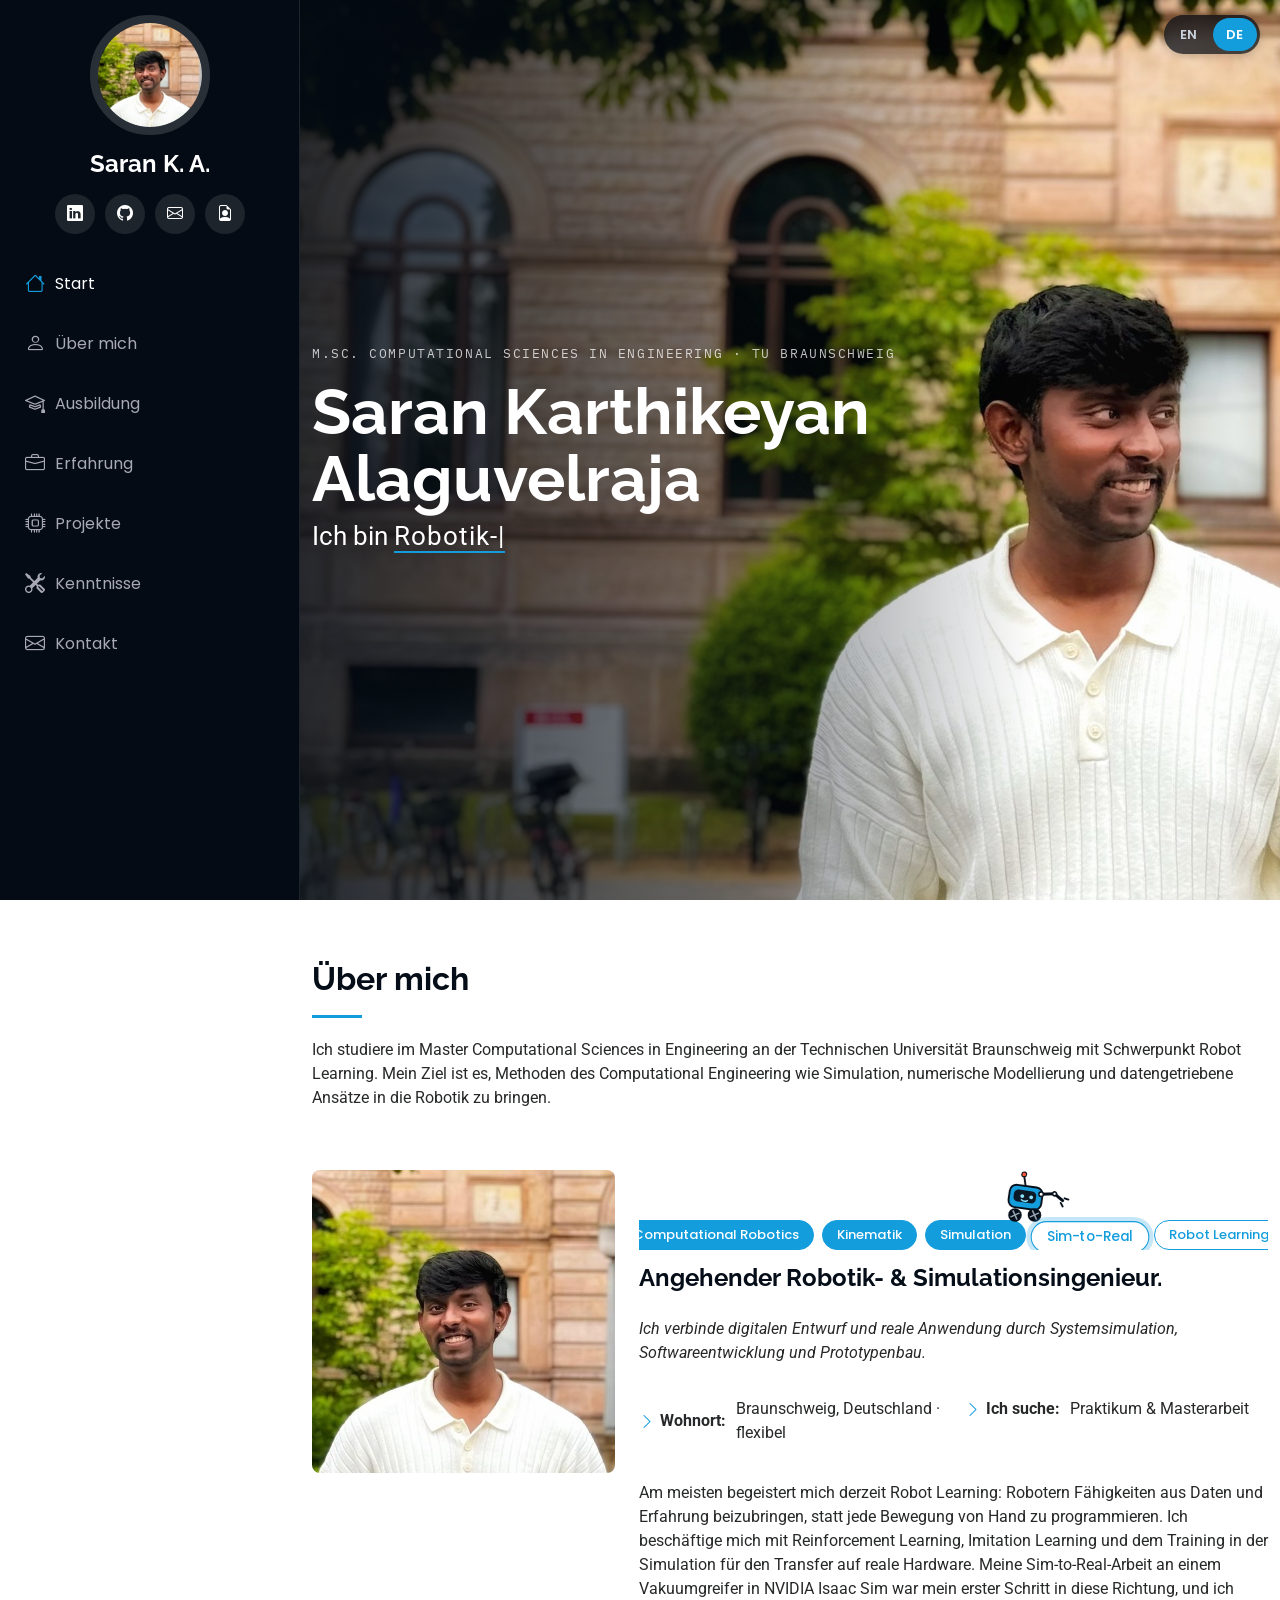
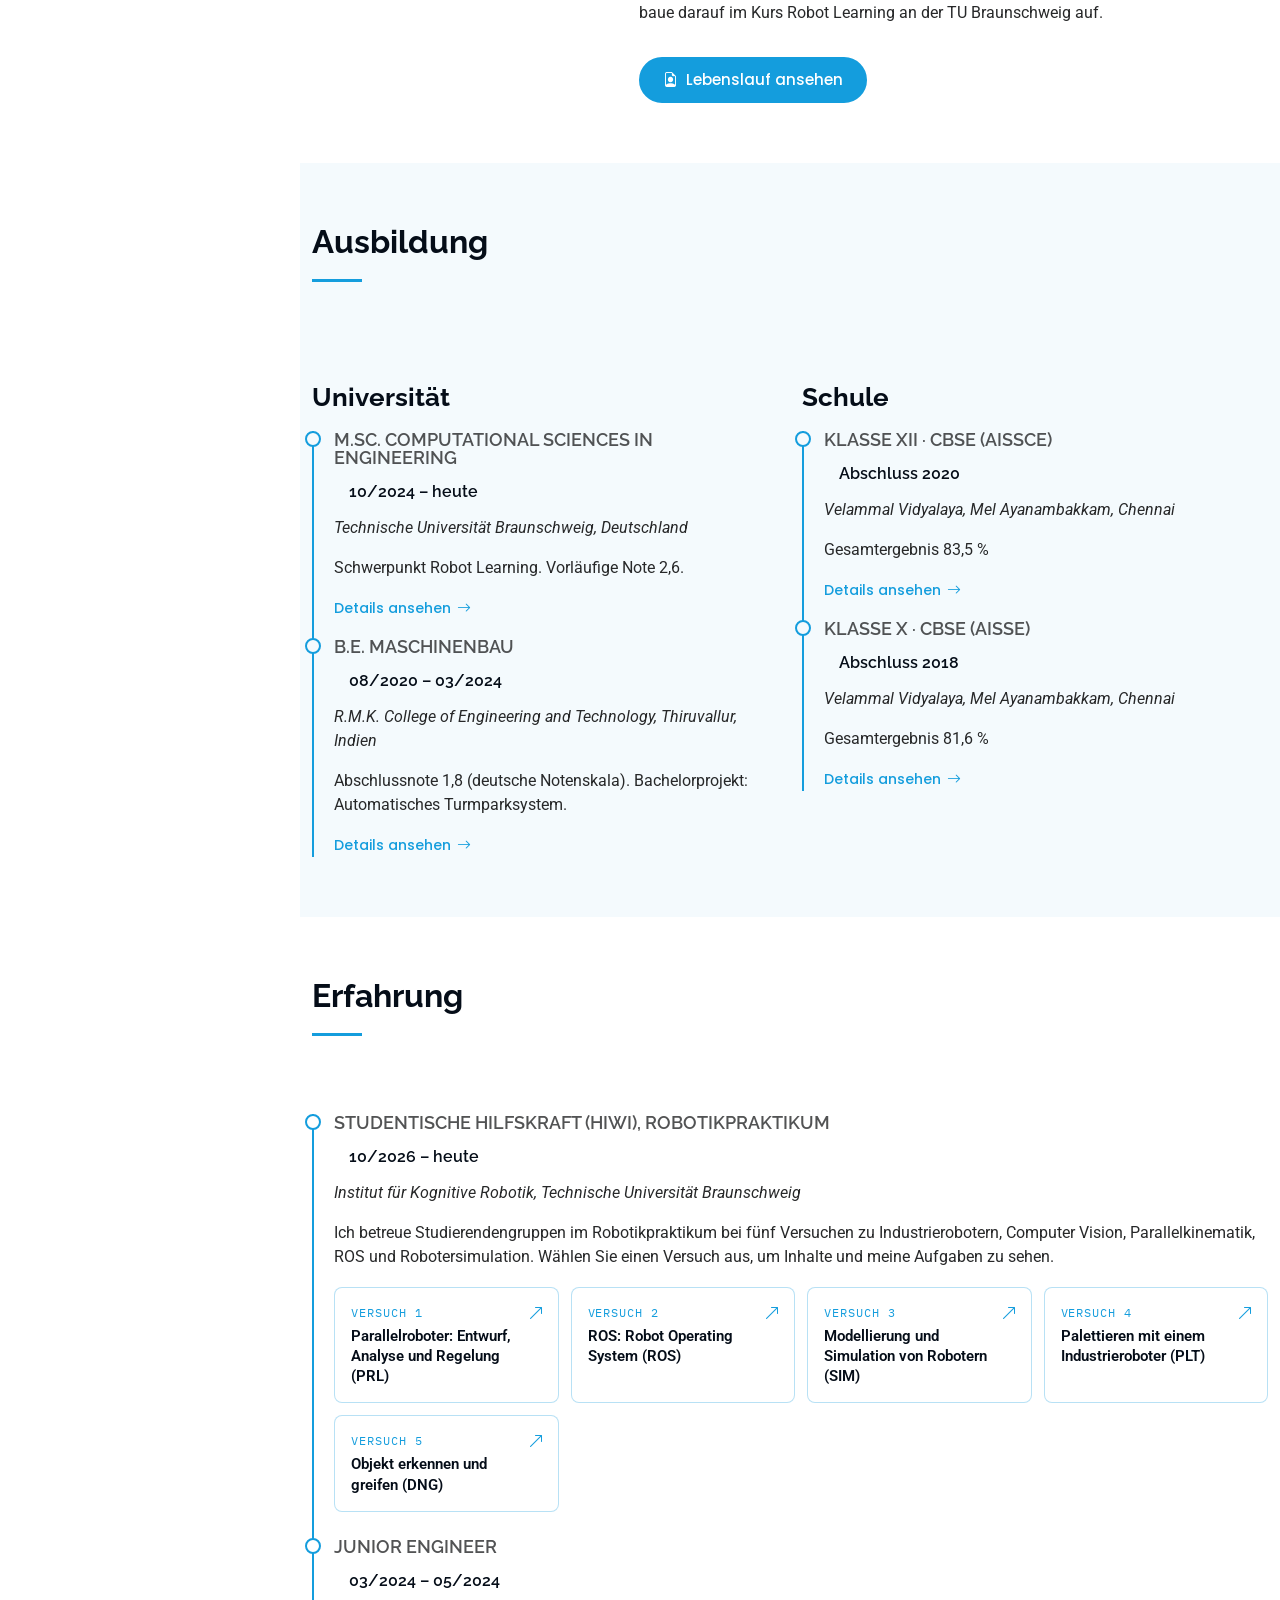
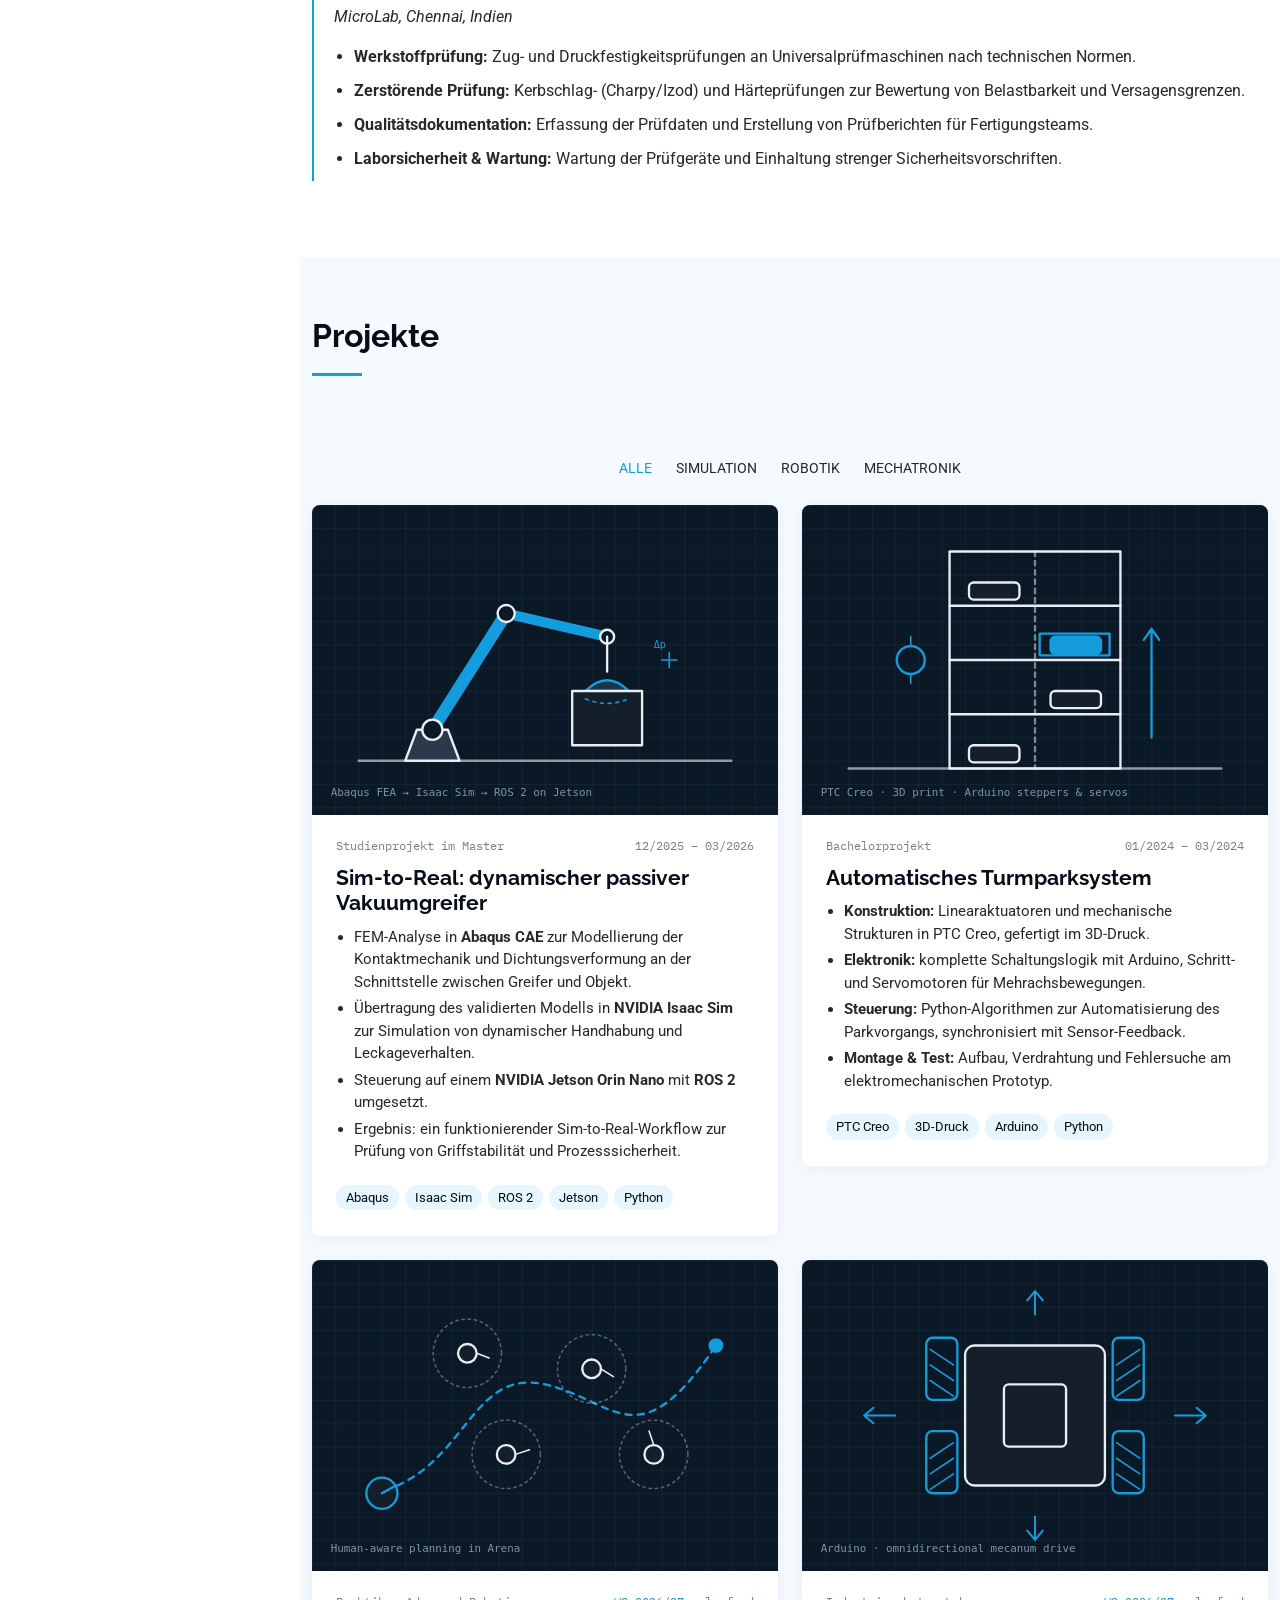
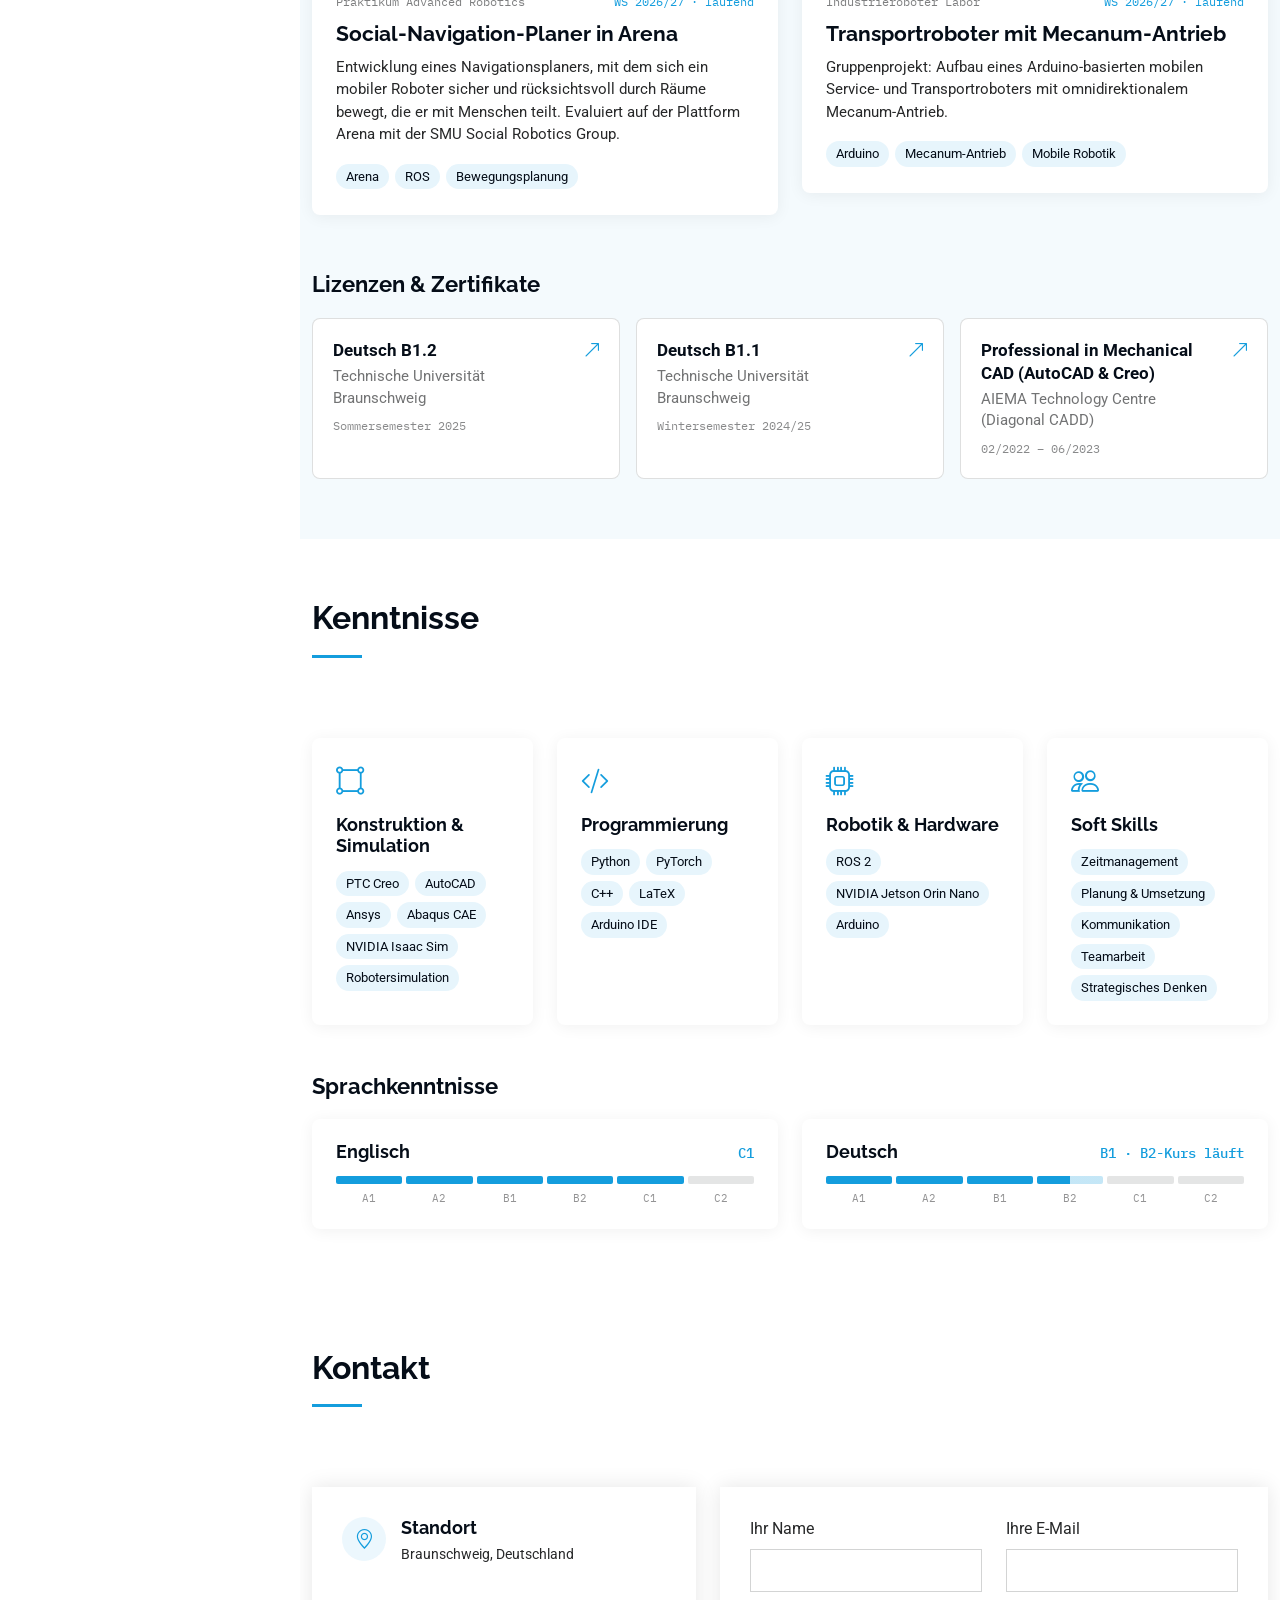
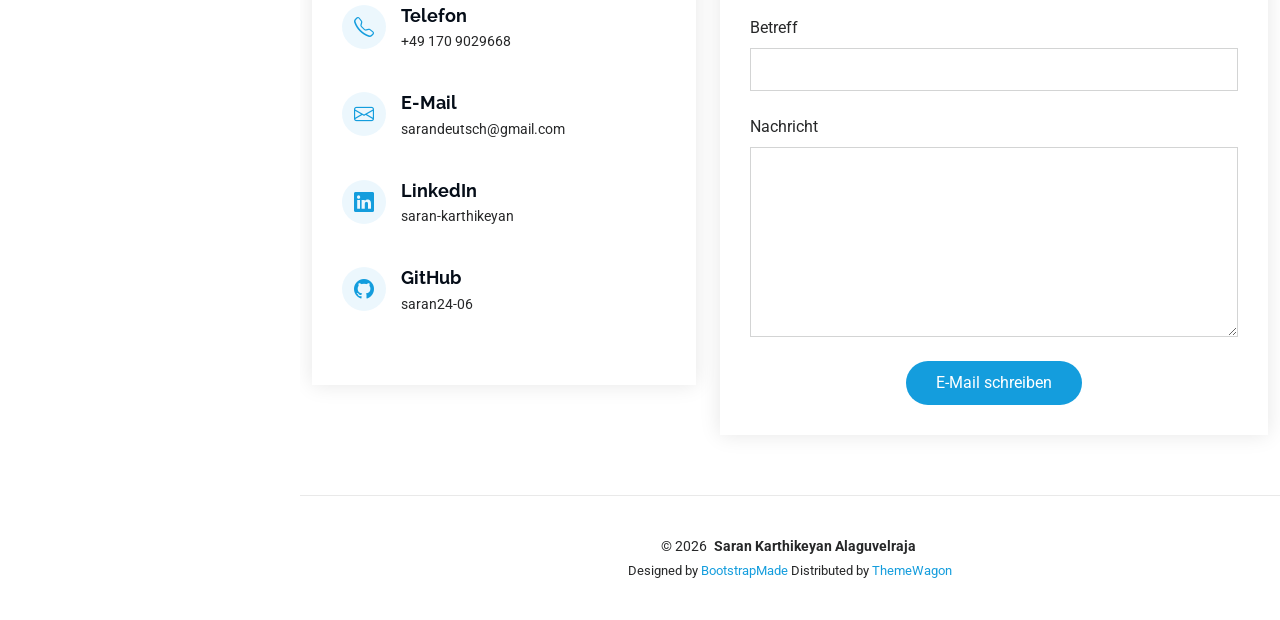
==== de.html @ c4b732d8 "Add files via upload" ====
<!DOCTYPE html>
<html lang="de">

<head>
  <meta charset="utf-8">
  <meta content="width=device-width, initial-scale=1.0" name="viewport">
  <title>Saran Karthikeyan Alaguvelraja | Robotik &amp; Simulation</title>
  <meta content="Portfolio von Saran Karthikeyan Alaguvelraja, Masterstudent in Computational Sciences in Engineering an der TU Braunschweig, mit Schwerpunkt auf Robotik, Simulation und Sim-to-Real-Transfer." name="description">
  <meta content="Saran Karthikeyan Alaguvelraja, Robotik, Isaac Sim, ROS 2, Sim-to-Real, TU Braunschweig, Maschinenbau" name="keywords">

  <!-- Language versions -->
  <link rel="alternate" hreflang="en" href="https://saran24-06.github.io/">
  <link rel="alternate" hreflang="de" href="https://saran24-06.github.io/de.html">

  <!-- Favicons -->
  <link href="assets/img/favicon.png" rel="icon">
  <link href="assets/img/apple-touch-icon.png" rel="apple-touch-icon">

  <!-- Fonts -->
  <link href="https://fonts.googleapis.com" rel="preconnect">
  <link href="https://fonts.gstatic.com" rel="preconnect" crossorigin>
  <link href="https://fonts.googleapis.com/css2?family=Roboto:wght@300;400;500;700&family=Poppins:wght@400;500;600;700&family=Raleway:wght@500;600;700;800&family=IBM+Plex+Mono:wght@400;500&display=swap" rel="stylesheet">

  <!-- Vendor CSS Files -->
  <link href="assets/vendor/bootstrap/css/bootstrap.min.css" rel="stylesheet">
  <link href="assets/vendor/bootstrap-icons/bootstrap-icons.css" rel="stylesheet">
  <link href="assets/vendor/aos/aos.css" rel="stylesheet">
  <link href="assets/vendor/glightbox/css/glightbox.min.css" rel="stylesheet">
  <link href="assets/vendor/swiper/swiper-bundle.min.css" rel="stylesheet">

  <!-- Main CSS File -->
  <link href="assets/css/main.css" rel="stylesheet">
  <!-- Custom additions (hero photo, project cards, pop-ups, languages) -->
  <link href="assets/css/custom.css" rel="stylesheet">

  <!-- =======================================================
  * Template Name: iPortfolio
  * Template URL: https://bootstrapmade.com/iportfolio-bootstrap-portfolio-websites-template/
  * Updated: Jun 29 2024 with Bootstrap v5.3.3
  * Author: BootstrapMade.com
  * License: https://bootstrapmade.com/license/
  ======================================================== -->
</head>

<body class="index-page">

  <!-- Language switch (English page is index.html, German page is de.html) -->
  <nav class="lang-switch" aria-label="Sprache">
    <a href="index.html" hreflang="en" lang="en">EN</a>
    <a href="de.html" class="active" hreflang="de" lang="de" aria-current="page">DE</a>
  </nav>

  <header id="header" class="header dark-background d-flex flex-column">
    <i class="header-toggle d-xl-none bi bi-list"></i>

    <div class="profile-img">
      <img src="assets/img/profile.jpg" alt="Saran Karthikeyan Alaguvelraja" class="img-fluid rounded-circle">
    </div>

    <a href="de.html" class="logo d-flex align-items-center justify-content-center">
      <h1 class="sitename">Saran K. A.</h1>
    </a>

    <div class="social-links text-center">
      <a href="https://www.linkedin.com/in/saran-karthikeyan-8b158a219/" class="linkedin" target="_blank" rel="noopener" title="LinkedIn"><i class="bi bi-linkedin"></i></a>
      <a href="https://github.com/saran24-06" class="github" target="_blank" rel="noopener" title="GitHub"><i class="bi bi-github"></i></a>
      <a href="mailto:sarandeutsch@gmail.com" class="email" title="E-Mail"><i class="bi bi-envelope"></i></a>
      <a href="#" data-bs-toggle="modal" data-bs-target="#cvModal" title="Lebenslauf ansehen"><i class="bi bi-file-earmark-person"></i></a>
    </div>

    <nav id="navmenu" class="navmenu">
      <ul>
        <li><a href="#hero" class="active"><i class="bi bi-house navicon"></i> Start</a></li>
        <li><a href="#about"><i class="bi bi-person navicon"></i> Über mich</a></li>
        <li><a href="#education"><i class="bi bi-mortarboard navicon"></i> Ausbildung</a></li>
        <li><a href="#experience"><i class="bi bi-briefcase navicon"></i> Erfahrung</a></li>
        <li><a href="#portfolio"><i class="bi bi-cpu navicon"></i> Projekte</a></li>
        <li><a href="#skills"><i class="bi bi-tools navicon"></i> Kenntnisse</a></li>
        <li hidden><a href="#extracurricular"><i class="bi bi-stars navicon"></i> Freizeit</a></li> <!-- delete "hidden" to show again -->
        <li><a href="#contact"><i class="bi bi-envelope navicon"></i> Kontakt</a></li>
      </ul>
    </nav>

  </header>

  <main class="main">

    <!-- Hero Section: background photo (assets/img/hero.jpg) -->
    <section id="hero" class="hero section dark-background">

      <!-- Banner photo: portrait version on phones, landscape on larger screens -->
      <picture>
        <source media="(max-width: 767px)" srcset="assets/img/hero-mobile.jpg">
        <img src="assets/img/hero.jpg" alt="Saran Karthikeyan Alaguvelraja vor der TU Braunschweig" class="hero-photo" data-aos="fade-in">
      </picture>

      <div class="container" data-aos="fade-up" data-aos-delay="100">
        <p class="hero-eyebrow">M.Sc. Computational Sciences in Engineering · TU Braunschweig</p>
        <h2>Saran Karthikeyan<br>Alaguvelraja</h2>
        <p>Ich bin <span class="typed" data-typed-items="Robotik-Ingenieur, Robot-Learning-Enthusiast">Robotik-Ingenieur</span><span class="typed-cursor typed-cursor--blink" aria-hidden="true"></span></p>
      </div>

    </section><!-- /Hero Section -->

    <!-- About Section -->
    <section id="about" class="about section">

      <div class="container section-title" data-aos="fade-up">
        <h2>Über mich</h2>
        <p>Ich studiere im Master Computational Sciences in Engineering an der Technischen Universität Braunschweig mit Schwerpunkt Robot Learning. Mein Ziel ist es, Methoden des Computational Engineering wie Simulation, numerische Modellierung und datengetriebene Ansätze in die Robotik zu bringen.</p>
      </div>

      <div class="container" data-aos="fade-up" data-aos-delay="100">

        <div class="row gy-4 justify-content-center">
          <div class="col-lg-4">
            <img src="assets/img/profile.jpg" class="img-fluid about-photo" alt="Saran Karthikeyan Alaguvelraja">
          </div>
          <div class="col-lg-8 content">
            <!-- Scroll rover: drives along the tags as you scroll into About (assets/js/rover.js) -->
            <div class="tag-scroller" id="rover-scroll">
              <div class="rover-track" id="rover-track">
                <div class="rover" id="rover" aria-hidden="true">
                  <svg viewBox="0 0 96 80" width="72" height="60">
                    <g class="rv-body-group">
                      <line x1="34" y1="22" x2="30" y2="8" class="rv-line"/>
                      <circle cx="30" cy="7" r="3.2" class="rv-led"/>
                      <rect x="14" y="22" width="44" height="30" rx="9" class="rv-body"/>
                      <rect x="20" y="28" width="30" height="16" rx="6" class="rv-face"/>
                      <g class="rv-eyes"><circle cx="29" cy="36" r="2.6" class="rv-eye"/><circle cx="41" cy="36" r="2.6" class="rv-eye"/></g>
                      <path d="M31 41 q4 3 8 0" class="rv-smile"/>
                      <g class="rv-arm" transform="translate(56 30)">
                        <g class="rv-upper"><line x1="0" y1="0" x2="18" y2="0" class="rv-link"/>
                          <g class="rv-fore" transform="translate(18 0)"><line x1="0" y1="0" x2="14" y2="0" class="rv-link"/>
                            <path d="M14 -4 l5 -2 M14 4 l5 2" class="rv-claw"/><circle cx="0" cy="0" r="2.6" class="rv-joint"/></g>
                          <circle cx="0" cy="0" r="3" class="rv-joint"/></g>
                      </g>
                    </g>
                    <g class="rv-wheel" transform="translate(24 60)"><circle r="9" class="rv-tyre"/><line x1="-6" y1="0" x2="6" y2="0" class="rv-spoke"/><line x1="0" y1="-6" x2="0" y2="6" class="rv-spoke"/></g>
                    <g class="rv-wheel" transform="translate(50 60)"><circle r="9" class="rv-tyre"/><line x1="-6" y1="0" x2="6" y2="0" class="rv-spoke"/><line x1="0" y1="-6" x2="0" y2="6" class="rv-spoke"/></g>
                  </svg>
                </div>
                <div class="about-tags" id="about-tags"><span>Computational Robotics</span><span>Kinematik</span><span>Simulation</span><span>Sim-to-Real</span><span>Robot Learning</span></div>
              </div>
            </div>
            <h2>Angehender Robotik- &amp; Simulationsingenieur.</h2>
            <p class="fst-italic py-3">
              Ich verbinde digitalen Entwurf und reale Anwendung durch Systemsimulation, Softwareentwicklung und Prototypenbau.
            </p>
            <div class="row">
              <div class="col-lg-6">
                <ul>
                  <li><i class="bi bi-chevron-right"></i> <strong>Wohnort:</strong> <span>Braunschweig, Deutschland · flexibel</span></li>
                </ul>
              </div>
              <div class="col-lg-6">
                <ul>
                  <li><i class="bi bi-chevron-right"></i> <strong>Ich suche:</strong> <span>Praktikum &amp; Masterarbeit</span></li>
                </ul>
              </div>
            </div>
            <p class="py-3">
              Am meisten begeistert mich derzeit Robot Learning: Robotern Fähigkeiten aus Daten und Erfahrung beizubringen, statt jede Bewegung von Hand zu programmieren. Ich beschäftige mich mit Reinforcement Learning, Imitation Learning und dem Training in der Simulation für den Transfer auf reale Hardware. Meine Sim-to-Real-Arbeit an einem Vakuumgreifer in NVIDIA Isaac Sim war mein erster Schritt in diese Richtung, und ich baue darauf im Kurs Robot Learning an der TU Braunschweig auf.
            </p>
            <div class="about-actions">
              <button type="button" class="btn-cv primary" data-bs-toggle="modal" data-bs-target="#cvModal"><i class="bi bi-file-earmark-person"></i> Lebenslauf ansehen</button>
            </div>
          </div>
        </div>

      </div>

    </section><!-- /About Section -->

    <!-- Education Section -->
    <section id="education" class="resume education section light-background">

      <div class="container section-title" data-aos="fade-up">
        <h2>Ausbildung</h2>
      </div>

      <div class="container">
        <div class="row">

          <div class="col-lg-6" data-aos="fade-up" data-aos-delay="100">
            <h3 class="resume-title">Universität</h3>
            <div class="resume-item">
              <h4>M.Sc. Computational Sciences in Engineering</h4>
              <h5>10/2024 – heute</h5>
              <p><em>Technische Universität Braunschweig, Deutschland</em></p>
              <p>Schwerpunkt Robot Learning. Vorläufige Note 2,6.</p>
              <button type="button" class="detail-link" data-edu="edu-msc">Details ansehen <i class="bi bi-arrow-right"></i></button>
            </div>
            <div class="resume-item">
              <h4>B.E. Maschinenbau</h4>
              <h5>08/2020 – 03/2024</h5>
              <p><em>R.M.K. College of Engineering and Technology, Thiruvallur, Indien</em></p>
              <p>Abschlussnote 1,8 (deutsche Notenskala). Bachelorprojekt: Automatisches Turmparksystem.</p>
              <button type="button" class="detail-link" data-edu="edu-be">Details ansehen <i class="bi bi-arrow-right"></i></button>
            </div>
          </div>

          <div class="col-lg-6" data-aos="fade-up" data-aos-delay="200">
            <h3 class="resume-title">Schule</h3>
            <div class="resume-item">
              <h4>Klasse XII · CBSE (AISSCE)</h4>
              <h5>Abschluss 2020</h5>
              <p><em>Velammal Vidyalaya, Mel Ayanambakkam, Chennai</em></p>
              <p>Gesamtergebnis 83,5 %</p>
              <button type="button" class="detail-link" data-edu="edu-12">Details ansehen <i class="bi bi-arrow-right"></i></button>
            </div>
            <div class="resume-item">
              <h4>Klasse X · CBSE (AISSE)</h4>
              <h5>Abschluss 2018</h5>
              <p><em>Velammal Vidyalaya, Mel Ayanambakkam, Chennai</em></p>
              <p>Gesamtergebnis 81,6 %</p>
              <button type="button" class="detail-link" data-edu="edu-10">Details ansehen <i class="bi bi-arrow-right"></i></button>
            </div>
          </div>

        </div>
      </div>

    </section><!-- /Education Section -->

    <!-- Experience Section -->
    <section id="experience" class="resume experience section">

      <div class="container section-title" data-aos="fade-up">
        <h2>Erfahrung</h2>
      </div>

      <div class="container">

        <div class="resume-item" data-aos="fade-up" data-aos-delay="100">
          <h4>Studentische Hilfskraft (HiWi), Robotikpraktikum</h4>
          <h5>10/2026 – heute</h5>
          <p><em>Institut für Kognitive Robotik, Technische Universität Braunschweig</em></p>
          <p>Ich betreue Studierendengruppen im Robotikpraktikum bei fünf Versuchen zu Industrierobotern, Computer Vision, Parallelkinematik, ROS und Robotersimulation. Wählen Sie einen Versuch aus, um Inhalte und meine Aufgaben zu sehen.</p>

          <div class="topic-grid">
            <!-- Each button opens the experiment pop-up. Edit titles and texts in the TOPICS list near the end of this file. -->
            <button type="button" class="topic-card" data-topic="0"><span class="topic-no">Versuch 1</span><span class="topic-name">Titel folgt</span><i class="bi bi-arrow-up-right"></i></button>
            <button type="button" class="topic-card" data-topic="1"><span class="topic-no">Versuch 2</span><span class="topic-name">Titel folgt</span><i class="bi bi-arrow-up-right"></i></button>
            <button type="button" class="topic-card" data-topic="2"><span class="topic-no">Versuch 3</span><span class="topic-name">Titel folgt</span><i class="bi bi-arrow-up-right"></i></button>
            <button type="button" class="topic-card" data-topic="3"><span class="topic-no">Versuch 4</span><span class="topic-name">Titel folgt</span><i class="bi bi-arrow-up-right"></i></button>
            <button type="button" class="topic-card" data-topic="4"><span class="topic-no">Versuch 5</span><span class="topic-name">Titel folgt</span><i class="bi bi-arrow-up-right"></i></button>
          </div>
        </div>

        <div class="resume-item" data-aos="fade-up" data-aos-delay="200">
          <h4>Junior Engineer</h4>
          <h5>03/2024 – 05/2024</h5>
          <p><em>MicroLab, Chennai, Indien</em></p>
          <ul>
            <li><strong>Werkstoffprüfung:</strong> Zug- und Druckfestigkeitsprüfungen an Universalprüfmaschinen nach technischen Normen.</li>
            <li><strong>Zerstörende Prüfung:</strong> Kerbschlag- (Charpy/Izod) und Härteprüfungen zur Bewertung von Belastbarkeit und Versagensgrenzen.</li>
            <li><strong>Qualitätsdokumentation:</strong> Erfassung der Prüfdaten und Erstellung von Prüfberichten für Fertigungsteams.</li>
            <li><strong>Laborsicherheit &amp; Wartung:</strong> Wartung der Prüfgeräte und Einhaltung strenger Sicherheitsvorschriften.</li>
          </ul>
        </div>

      </div>

    </section><!-- /Experience Section -->

    <!-- Projects Section (uses the template's filterable portfolio grid) -->
    <section id="portfolio" class="portfolio section light-background">

      <div class="container section-title" data-aos="fade-up">
        <h2>Projekte</h2>
      </div>

      <div class="container">

        <div class="isotope-layout" data-default-filter="*" data-layout="fitRows" data-sort="original-order">

          <ul class="portfolio-filters isotope-filters" data-aos="fade-up" data-aos-delay="100">
            <li data-filter="*" class="filter-active">Alle</li>
            <li data-filter=".filter-sim">Simulation</li>
            <li data-filter=".filter-robotics">Robotik</li>
            <li data-filter=".filter-mechatronics">Mechatronik</li>
          </ul>

          <div class="row gy-4 isotope-container" data-aos="fade-up" data-aos-delay="200">

            <div class="col-lg-6 portfolio-item isotope-item filter-sim filter-robotics">
              <article class="project-card">
                <a href="assets/img/portfolio/vacuum-gripper.svg" class="glightbox project-img" data-gallery="projects" title="Sim-to-Real: dynamischer passiver Vakuumgreifer">
                  <img src="assets/img/portfolio/vacuum-gripper.svg" class="img-fluid" alt="Zeichnung eines Roboterarms mit Sauggreifer, der eine Kiste hebt">
                </a>
                <div class="project-body">
                  <div class="project-meta"><span>Studienprojekt im Master</span><span>12/2025 – 03/2026</span></div>
                  <h3>Sim-to-Real: dynamischer passiver Vakuumgreifer</h3>
                  <ul>
                    <li>FEM-Analyse in <strong>Abaqus CAE</strong> zur Modellierung der Kontaktmechanik und Dichtungsverformung an der Schnittstelle zwischen Greifer und Objekt.</li>
                    <li>Übertragung des validierten Modells in <strong>NVIDIA Isaac Sim</strong> zur Simulation von dynamischer Handhabung und Leckageverhalten.</li>
                    <li>Steuerung auf einem <strong>NVIDIA Jetson Orin Nano</strong> mit <strong>ROS 2</strong> umgesetzt.</li>
                    <li>Ergebnis: ein funktionierender Sim-to-Real-Workflow zur Prüfung von Griffstabilität und Prozesssicherheit.</li>
                  </ul>
                  <div class="chips"><span>Abaqus</span><span>Isaac Sim</span><span>ROS 2</span><span>Jetson</span><span>Python</span></div>
                </div>
              </article>
            </div>

            <div class="col-lg-6 portfolio-item isotope-item filter-mechatronics">
              <article class="project-card">
                <a href="assets/img/portfolio/tower-parking.svg" class="glightbox project-img" data-gallery="projects" title="Automatisches Turmparksystem">
                  <img src="assets/img/portfolio/tower-parking.svg" class="img-fluid" alt="Zeichnung eines mehrstöckigen Parkturms mit Aufzug">
                </a>
                <div class="project-body">
                  <div class="project-meta"><span>Bachelorprojekt</span><span>01/2024 – 03/2024</span></div>
                  <h3>Automatisches Turmparksystem</h3>
                  <ul>
                    <li><strong>Konstruktion:</strong> Linearaktuatoren und mechanische Strukturen in PTC Creo, gefertigt im 3D-Druck.</li>
                    <li><strong>Elektronik:</strong> komplette Schaltungslogik mit Arduino, Schritt- und Servomotoren für Mehrachsbewegungen.</li>
                    <li><strong>Steuerung:</strong> Python-Algorithmen zur Automatisierung des Parkvorgangs, synchronisiert mit Sensor-Feedback.</li>
                    <li><strong>Montage &amp; Test:</strong> Aufbau, Verdrahtung und Fehlersuche am elektromechanischen Prototyp.</li>
                  </ul>
                  <div class="chips"><span>PTC Creo</span><span>3D-Druck</span><span>Arduino</span><span>Python</span></div>
                </div>
              </article>
            </div>

            <div class="col-lg-6 portfolio-item isotope-item filter-robotics filter-sim">
              <article class="project-card">
                <a href="assets/img/portfolio/social-navigation.svg" class="glightbox project-img" data-gallery="projects" title="Social-Navigation-Planer">
                  <img src="assets/img/portfolio/social-navigation.svg" class="img-fluid" alt="Zeichnung eines Roboterpfads, der um Fußgänger herumführt">
                </a>
                <div class="project-body">
                  <div class="project-meta"><span>Praktikum Advanced Robotics</span><span class="in-progress">WS 2026/27 · laufend</span></div>
                  <h3>Social-Navigation-Planer in Arena</h3>
                  <p>Entwicklung eines Navigationsplaners, mit dem sich ein mobiler Roboter sicher und rücksichtsvoll durch Räume bewegt, die er mit Menschen teilt. Evaluiert auf der Plattform Arena mit der SMU Social Robotics Group.</p>
                  <div class="chips"><span>Arena</span><span>ROS</span><span>Bewegungsplanung</span></div>
                </div>
              </article>
            </div>

            <div class="col-lg-6 portfolio-item isotope-item filter-robotics filter-mechatronics">
              <article class="project-card">
                <a href="assets/img/portfolio/mecanum-robot.svg" class="glightbox project-img" data-gallery="projects" title="Transportroboter mit Mecanum-Antrieb">
                  <img src="assets/img/portfolio/mecanum-robot.svg" class="img-fluid" alt="Draufsicht eines Roboterfahrgestells mit Mecanum-Rädern">
                </a>
                <div class="project-body">
                  <div class="project-meta"><span>Industrieroboter Labor</span><span class="in-progress">WS 2026/27 · laufend</span></div>
                  <h3>Transportroboter mit Mecanum-Antrieb</h3>
                  <p>Gruppenprojekt: Aufbau eines Arduino-basierten mobilen Service- und Transportroboters mit omnidirektionalem Mecanum-Antrieb.</p>
                  <div class="chips"><span>Arduino</span><span>Mecanum-Antrieb</span><span>Mobile Robotik</span></div>
                </div>
              </article>
            </div>

          </div>

        </div>


        <div class="certs-block" data-aos="fade-up">
          <h3 class="sub-title">Lizenzen &amp; Zertifikate</h3>
          <div class="cert-grid">
            <button type="button" class="cert-tile" data-bs-toggle="modal" data-bs-target="#certB12">
              <span class="cert-name">Deutsch B1.2</span>
              <span class="cert-issuer">Technische Universität Braunschweig</span>
              <span class="cert-date">Sommersemester 2025</span>
              <i class="bi bi-arrow-up-right"></i>
            </button>
            <button type="button" class="cert-tile" data-bs-toggle="modal" data-bs-target="#certB11">
              <span class="cert-name">Deutsch B1.1</span>
              <span class="cert-issuer">Technische Universität Braunschweig</span>
              <span class="cert-date">Wintersemester 2024/25</span>
              <i class="bi bi-arrow-up-right"></i>
            </button>
            <button type="button" class="cert-tile" data-bs-toggle="modal" data-bs-target="#certModal">
              <span class="cert-name">Professional in Mechanical CAD (AutoCAD &amp; Creo)</span>
              <span class="cert-issuer">AIEMA Technology Centre (Diagonal CADD)</span>
              <span class="cert-date">02/2022 – 06/2023</span>
              <i class="bi bi-arrow-up-right"></i>
            </button>
          </div>
        </div>
      </div>

    </section><!-- /Projects Section -->

    <!-- Skills Section -->
    <section id="skills" class="skills section">

      <div class="container section-title" data-aos="fade-up">
        <h2>Kenntnisse</h2>
      </div>

      <div class="container" data-aos="fade-up" data-aos-delay="100">
        <div class="row gy-4">

          <div class="col-lg-3 col-md-6">
            <div class="skill-group">
              <i class="bi bi-bounding-box-circles"></i>
              <h4>Konstruktion &amp; Simulation</h4>
              <div class="chips">
                <span>PTC Creo</span><span>AutoCAD</span><span>Ansys</span><span>Abaqus CAE</span><span>NVIDIA Isaac Sim</span><span>Robotersimulation</span>
              </div>
            </div>
          </div>

          <div class="col-lg-3 col-md-6">
            <div class="skill-group">
              <i class="bi bi-code-slash"></i>
              <h4>Programmierung</h4>
              <div class="chips">
                <span>Python</span><span>PyTorch</span><span>C++</span><span>LaTeX</span><span>Arduino IDE</span>
              </div>
            </div>
          </div>

          <div class="col-lg-3 col-md-6">
            <div class="skill-group">
              <i class="bi bi-cpu"></i>
              <h4>Robotik &amp; Hardware</h4>
              <div class="chips">
                <span>ROS 2</span><span>NVIDIA Jetson Orin Nano</span><span>Arduino</span>
              </div>
            </div>
          </div>

          <div class="col-lg-3 col-md-6">
            <div class="skill-group">
              <i class="bi bi-people"></i>
              <h4>Soft Skills</h4>
              <div class="chips">
                <span>Zeitmanagement</span><span>Planung &amp; Umsetzung</span><span>Kommunikation</span><span>Teamarbeit</span><span>Strategisches Denken</span>
              </div>
            </div>
          </div>

        </div>

        <h3 class="sub-title" data-aos="fade-up">Sprachkenntnisse</h3>
        <div class="row gy-4" data-aos="fade-up" data-aos-delay="100">
          <!-- CEFR scale: fill = how many of A1 A2 B1 B2 C1 C2 are reached -->
          <div class="col-lg-6 col-md-6">
            <div class="lang-card">
              <div class="lang-head"><h4>Englisch</h4><span class="lang-level">C1</span></div>
              <div class="cefr" aria-label="Niveau C1"><i class="on"></i><i class="on"></i><i class="on"></i><i class="on"></i><i class="on"></i><i></i></div>
              <div class="cefr-scale"><span>A1</span><span>A2</span><span>B1</span><span>B2</span><span>C1</span><span>C2</span></div>
            </div>
          </div>
          <div class="col-lg-6 col-md-6">
            <div class="lang-card">
              <div class="lang-head"><h4>Deutsch</h4><span class="lang-level">B1 · B2-Kurs läuft</span></div>
              <div class="cefr" aria-label="Niveau B1, B2-Kurs läuft"><i class="on"></i><i class="on"></i><i class="on"></i><i class="part"></i><i></i><i></i></div>
              <div class="cefr-scale"><span>A1</span><span>A2</span><span>B1</span><span>B2</span><span>C1</span><span>C2</span></div>
            </div>
          </div>
        </div>
      </div>

    </section><!-- /Skills Section -->

    <!-- Extra-curricular Section: links to a separate, personal page (life.html) -->
    <section id="extracurricular" class="extracurricular section light-background" hidden> <!-- delete "hidden" to show again -->

      <div class="container section-title" data-aos="fade-up">
        <h2>Freizeit</h2>
        <p>Das Leben außerhalb des Labors, auf einer eigenen Seite.</p>
      </div>

      <div class="container" data-aos="fade-up" data-aos-delay="100">
        <a href="life.html" class="life-link">
          <span class="life-text">
            <strong>Jenseits der Robotik</strong>
            <span>Content, Filme, Musik, Sport und Alltag</span>
          </span>
          <i class="bi bi-arrow-right-circle"></i>
        </a>
      </div>

    </section><!-- /Extra-curricular Section -->

    <!-- Contact Section -->
    <section id="contact" class="contact section">

      <div class="container section-title" data-aos="fade-up">
        <h2>Kontakt</h2>
      </div>

      <div class="container" data-aos="fade-up" data-aos-delay="100">

        <div class="row gy-4">

          <div class="col-lg-5">
            <div class="info-wrap">
              <div class="info-item d-flex" data-aos="fade-up" data-aos-delay="200">
                <i class="bi bi-geo-alt flex-shrink-0"></i>
                <div>
                  <h3>Standort</h3>
                  <p>Braunschweig, Deutschland</p>
                </div>
              </div>

              <div class="info-item d-flex" data-aos="fade-up" data-aos-delay="300">
                <i class="bi bi-telephone flex-shrink-0"></i>
                <div>
                  <h3>Telefon</h3>
                  <p>+49 170 9029668</p>
                </div>
              </div>

              <div class="info-item d-flex" data-aos="fade-up" data-aos-delay="400">
                <i class="bi bi-envelope flex-shrink-0"></i>
                <div>
                  <h3>E-Mail</h3>
                  <p><a href="mailto:sarandeutsch@gmail.com">sarandeutsch@gmail.com</a></p>
                </div>
              </div>

              <div class="info-item d-flex" data-aos="fade-up" data-aos-delay="500">
                <i class="bi bi-linkedin flex-shrink-0"></i>
                <div>
                  <h3>LinkedIn</h3>
                  <p><a href="https://www.linkedin.com/in/saran-karthikeyan-8b158a219/" target="_blank" rel="noopener">saran-karthikeyan</a></p>
                </div>
              </div>

              <div class="info-item d-flex" data-aos="fade-up" data-aos-delay="600">
                <i class="bi bi-github flex-shrink-0"></i>
                <div>
                  <h3>GitHub</h3>
                  <p><a href="https://github.com/saran24-06" target="_blank" rel="noopener">saran24-06</a></p>
                </div>
              </div>
            </div>
          </div>

          <div class="col-lg-7">
            <!-- GitHub Pages can't run PHP, so this form opens the visitor's email app with the message filled in -->
            <form id="mail-form" class="php-email-form" data-aos="fade-up" data-aos-delay="200">
              <div class="row gy-4">
                <div class="col-md-6">
                  <label for="name-field" class="pb-2">Ihr Name</label>
                  <input type="text" name="name" id="name-field" class="form-control" required>
                </div>
                <div class="col-md-6">
                  <label for="email-field" class="pb-2">Ihre E-Mail</label>
                  <input type="email" class="form-control" name="email" id="email-field" required>
                </div>
                <div class="col-md-12">
                  <label for="subject-field" class="pb-2">Betreff</label>
                  <input type="text" class="form-control" name="subject" id="subject-field" required>
                </div>
                <div class="col-md-12">
                  <label for="message-field" class="pb-2">Nachricht</label>
                  <textarea class="form-control" name="message" rows="8" id="message-field" required></textarea>
                </div>
                <div class="col-md-12 text-center">
                  <button type="submit">E-Mail schreiben</button>
                </div>
              </div>
            </form>
          </div>

        </div>

      </div>

    </section><!-- /Contact Section -->

  </main>

  <!-- Education pop-up -->
  <div class="modal fade info-modal" id="eduModal" tabindex="-1" aria-labelledby="eduModalLabel" aria-hidden="true">
    <div class="modal-dialog modal-xl modal-dialog-centered modal-dialog-scrollable">
      <div class="modal-content">
        <div class="modal-header">
          <h2 class="modal-title" id="eduModalLabel">Ausbildung</h2>
          <button type="button" class="btn-close" data-bs-dismiss="modal" aria-label="Schließen"></button>
        </div>
        <div class="modal-body">

          <article class="edu-entry" id="edu-msc">
            <h3>Master of Science (M.Sc.) · Computational Sciences in Engineering</h3>
            <p class="edu-meta">Technische Universität Braunschweig · Braunschweig, Deutschland · Okt. 2024 – heute</p>
            <p>Ingenieurwissenschaftliche Vertiefung: Festkörper- und Strukturmechanik, mit eigenem Schwerpunkt auf Robotik und Robot Learning.</p>
            <ul>
              <li><strong>Vorläufige Note:</strong> 2,6</li>
              <li><strong>Studienprojekt:</strong> <em>FEM-basierte Untersuchung und Simulation des dynamischen Verhaltens von Vakuumgreifern in der passiven Vakuumhandhabung</em> · Note 1,7</li>
              <li><strong>Abgeschlossene Module:</strong> Gewöhnliche Differentialgleichungen, Partielle Differentialgleichungen, Numerische Methoden für gewöhnliche und partielle Differentialgleichungen, Algorithmen &amp; Programmierung, Lineare Kontinuumsmechanik, Nichtlineare Festkörpermechanik (1,7), Scientific Software Engineering – Labor, Robotik 1 – Technische und mathematische Grundlagen (1,7), Robotik 2 – Programmierung, Modellierung, Planung, Einführung in das Computational Engineering.</li>
              <li><strong>Geplante Module:</strong> Robot Learning, Mustererkennung, Industrieroboter, Industrieroboter Labor, Praktikum Advanced Robotics.</li>
            </ul>
          </article>

          <article class="edu-entry" id="edu-be">
            <h3>Bachelor of Engineering (B.E.) · Maschinenbau</h3>
            <p class="edu-meta">R.M.K. College of Engineering and Technology · Thiruvallur, Indien · Aug. 2020 – März 2024</p>
            <ul>
              <li><strong>Abschlussnote:</strong> 1,8 (deutsche Notenskala)</li>
              <li><strong>Bachelorprojekt:</strong> <em>Automatisches Turmparksystem</em>, ein mechatronischer Prototyp mit selbst konstruierten Linearaktuatoren (PTC Creo, 3D-Druck), Arduino-gesteuerten Schritt- und Servomotoren und Python-Steuerungslogik.</li>
            </ul>
          </article>

          <article class="edu-entry" id="edu-12">
            <h3>Klasse XII · Senior School Certificate Examination (CBSE)</h3>
            <p class="edu-meta">Velammal Vidyalaya, Mel Ayanambakkam · Chennai, Indien · Abschluss 2020</p>
            <ul>
              <li><strong>Gesamtergebnis:</strong> 83,5 %</li>
            </ul>
          </article>

          <article class="edu-entry" id="edu-10">
            <h3>Klasse X · Secondary School Examination (CBSE)</h3>
            <p class="edu-meta">Velammal Vidyalaya, Mel Ayanambakkam · Chennai, Indien · Abschluss 2018</p>
            <ul>
              <li><strong>Gesamtergebnis:</strong> 81,6 %</li>
            </ul>
          </article>

        </div>
      </div>
    </div>
  </div>

  <!-- Certificate pop-up -->
  <div class="modal fade info-modal" id="certModal" tabindex="-1" aria-labelledby="certModalLabel" aria-hidden="true">
    <div class="modal-dialog modal-xl modal-dialog-centered modal-dialog-scrollable">
      <div class="modal-content">
        <div class="modal-header">
          <h2 class="modal-title" id="certModalLabel">Zertifikat · Professional in Mechanical CAD</h2>
          <button type="button" class="btn-close" data-bs-dismiss="modal" aria-label="Schließen"></button>
        </div>
        <div class="modal-body">
          <p class="edu-meta">AIEMA Technology Centre (Diagonal CADD) · Ambattur Industrial Estate, Chennai · Feb. 2022 – Juni 2023 · Ausgestellt am 20.06.2023</p>
          <div class="cert-layout">
            <a href="assets/img/certificates/mechanical-cad.jpg" target="_blank" rel="noopener" class="cert-img">
              <img src="assets/img/certificates/mechanical-cad.jpg" alt="Abschlusszertifikat Professional in Mechanical CAD, AutoCAD und Creo, ausgestellt für A Saran Karthikeyan" loading="lazy">
            </a>
            <div class="cert-topics">
              <h3>Behandelte Themen</h3>
              <div class="topic-cols">
                <div>
                  <h4>AutoCAD</h4>
                  <p><strong>Konzeptionelles Zeichnen:</strong> Oberfläche, 2D-Grundelemente, Ändern, Zeichnungseinstellungen, parametrische Abhängigkeiten, Text und Umgrenzungen, Schraffuren und Tabellen, Express Tools und Einheiten, isometrischer Fang.</p>
                  <p><strong>Produktivitätswerkzeuge:</strong> Bemaßung, Blöcke und Attribute, DesignCenter und Ansichtsfenster, externe Referenzen, Seiteneinrichtung, Skripte sowie Wiederherstellen und Prüfen.</p>
                  <p><strong>3D-Modellierung:</strong> BKS, Volumenmodellierung und -bearbeitung, 3D-Operationen, Layouts, Plotten und Export, Rendering.</p>
                </div>
                <div>
                  <h4>PTC Creo</h4>
                  <p><strong>Teilemodellierung:</strong> Skizzierer und grundlegende Teilemodellierung, erweiterte Teilemodellierung, Beziehungen und Familientabellen.</p>
                  <p><strong>Baugruppen:</strong> Bottom-up- und Top-down-Konstruktion, Baugruppenbeziehungen, Familientabellen.</p>
                  <p><strong>Zeichnungsableitung:</strong> Ansichten, Projektionen, Bemaßung, Blatteinrichtung, Tabellen, Stücklisten-Positionsnummern.</p>
                  <p><strong>Blech:</strong> Laschen, Biegen, Matrize und Stempel, Formelemente.</p>
                  <p><strong>Formenbau:</strong> Ein- und Mehrkörperformen, Anguss- und Speisersysteme.</p>
                </div>
              </div>
            </div>
          </div>
        </div>
      </div>
    </div>
  </div>

  <div class="modal fade info-modal" id="certB12" tabindex="-1" aria-labelledby="certB12Label" aria-hidden="true">
    <div class="modal-dialog modal-xl modal-dialog-centered modal-dialog-scrollable">
      <div class="modal-content">
        <div class="modal-header">
          <h2 class="modal-title" id="certB12Label">Zertifikat · Deutsch B1.2</h2>
          <button type="button" class="btn-close" data-bs-dismiss="modal" aria-label="Schließen"></button>
        </div>
        <div class="modal-body">
          <div class="cert-layout">
            <a href="assets/img/certificates/german-b1-2.jpg" target="_blank" rel="noopener" class="cert-img"><img src="assets/img/certificates/german-b1-2.jpg" alt="Leistungsnachweis Deutsch B1.2, TU Braunschweig" loading="lazy"></a>
            <div class="cert-topics">
              <h3>Details</h3>
              <dl class="cert-facts"><div><dt>Aussteller</dt><dd>Technische Universität Braunschweig</dd></div><div><dt>Kurs</dt><dd>Deutsch B1.2</dd></div><div><dt>GER-Niveau</dt><dd>B1.2</dd></div><div><dt>Semester</dt><dd>Sommersemester 2025</dd></div><div><dt>Prüfung</dt><dd>Klausur (90 Min.) und mündliche Prüfung (15 Min.)</dd></div><div><dt>Note</dt><dd>3,7</dd></div><div><dt>Leistungspunkte</dt><dd>4 ECTS</dd></div></dl>
              <p class="cert-verify">Prüfnummer SxhA-yHZ$-Rmtk unter <a href="https://connect.tu-braunschweig.de/verify" target="_blank" rel="noopener">connect.tu-braunschweig.de/verify</a></p>
            </div>
          </div>
        </div>
      </div>
    </div>
  </div>

  <div class="modal fade info-modal" id="certB11" tabindex="-1" aria-labelledby="certB11Label" aria-hidden="true">
    <div class="modal-dialog modal-xl modal-dialog-centered modal-dialog-scrollable">
      <div class="modal-content">
        <div class="modal-header">
          <h2 class="modal-title" id="certB11Label">Zertifikat · Deutsch B1.1</h2>
          <button type="button" class="btn-close" data-bs-dismiss="modal" aria-label="Schließen"></button>
        </div>
        <div class="modal-body">
          <div class="cert-layout">
            <a href="assets/img/certificates/german-b1-1.jpg" target="_blank" rel="noopener" class="cert-img"><img src="assets/img/certificates/german-b1-1.jpg" alt="Leistungsnachweis Deutsch B1.1, TU Braunschweig International House" loading="lazy"></a>
            <div class="cert-topics">
              <h3>Details</h3>
              <dl class="cert-facts"><div><dt>Aussteller</dt><dd>Technische Universität Braunschweig, International House</dd></div><div><dt>Kurs</dt><dd>Deutsch B1.1</dd></div><div><dt>GER-Niveau</dt><dd>B1</dd></div><div><dt>Semester</dt><dd>Wintersemester 2024/25</dd></div><div><dt>Prüfung</dt><dd>Klausur (90 Min.) und mündliche Prüfung (15 Min.)</dd></div><div><dt>Note</dt><dd>3,7</dd></div><div><dt>Leistungspunkte</dt><dd>4 ECTS</dd></div></dl>
              <p class="cert-verify">Prüfcode XRAZ-Y595-XZ5T unter <a href="https://aura.sz.etc.tu-bs.de/semester-check/" target="_blank" rel="noopener">aura.sz.etc.tu-bs.de/semester-check</a></p>
            </div>
          </div>
        </div>
      </div>
    </div>
  </div>

  <!-- Lab topic pop-up (filled from the TOPICS list below) -->
  <div class="modal fade topic-modal" id="topicModal" tabindex="-1" aria-labelledby="topicModalLabel" aria-hidden="true">
    <div class="modal-dialog modal-lg modal-dialog-centered modal-dialog-scrollable">
      <div class="modal-content">
        <div class="modal-header">
          <div>
            <p class="topic-modal-no" id="topicModalNo">Versuch 1</p>
            <h2 class="modal-title" id="topicModalLabel">Titel</h2>
          </div>
          <button type="button" class="btn-close" data-bs-dismiss="modal" aria-label="Schließen"></button>
        </div>
        <div class="modal-body" id="topicModalBody"></div>
      </div>
    </div>
  </div>

  <!-- CV pop-up (opened from About, hero and sidebar) -->
  <div class="modal fade cv-modal" id="cvModal" tabindex="-1" aria-labelledby="cvModalLabel" aria-hidden="true">
    <div class="modal-dialog modal-xl modal-dialog-centered modal-dialog-scrollable">
      <div class="modal-content">
        <div class="modal-header">
          <h2 class="modal-title" id="cvModalLabel">Lebenslauf</h2>
          <button type="button" class="btn-close" data-bs-dismiss="modal" aria-label="Schließen"></button>
        </div>
        <div class="modal-body">
          <!-- CV shown as a page image (no download or print bar). To update: replace assets/img/cv/cv-en.jpg (German page uses cv-de.jpg) -->
          <div class="cv-pages" id="cv-pages">
            <img data-src="assets/img/cv/cv-de.jpg" alt="Lebenslauf von Saran Karthikeyan Alaguvelraja" draggable="false">
          </div>
        </div>
        <div class="modal-footer justify-content-center">
          <a href="#contact" class="btn-cv primary" id="request-cv">Lebenslauf anfordern</a>
        </div>
      </div>
    </div>
  </div>

  <footer id="footer" class="footer position-relative">

    <div class="container">
      <div class="copyright text-center ">
        <p>© <span>2026</span> <strong class="px-1 sitename">Saran Karthikeyan Alaguvelraja</strong></p>
      </div>
      <div class="credits">
        <!-- All the links in the footer should remain intact. -->
        <!-- You can delete the links only if you've purchased the pro version. -->
        <!-- Licensing information: https://bootstrapmade.com/license/ -->
        Designed by <a href="https://bootstrapmade.com/">BootstrapMade</a> Distributed by <a href="https://themewagon.com">ThemeWagon</a>
      </div>
    </div>

  </footer>

  <!-- Scroll Top -->
  <a href="#" id="scroll-top" class="scroll-top d-flex align-items-center justify-content-center"><i class="bi bi-arrow-up-short"></i></a>

  <!-- Preloader -->
  <div id="preloader"></div>

  <!-- Vendor JS Files -->
  <script src="assets/vendor/bootstrap/js/bootstrap.bundle.min.js"></script>
  <script src="assets/vendor/aos/aos.js"></script>
  <script src="assets/vendor/typed.js/typed.umd.js"></script>
  <script src="assets/vendor/purecounter/purecounter_vanilla.js"></script>
  <script src="assets/vendor/waypoints/noframework.waypoints.js"></script>
  <script src="assets/vendor/glightbox/js/glightbox.min.js"></script>
  <script src="assets/vendor/imagesloaded/imagesloaded.pkgd.min.js"></script>
  <script src="assets/vendor/isotope-layout/isotope.pkgd.min.js"></script>
  <script src="assets/vendor/swiper/swiper-bundle.min.js"></script>

  <!-- Main JS File -->
  <script src="assets/js/main.js"></script>
  <script src="assets/js/rover.js"></script>
  <script>
    // ===== EDIT YOUR 5 LAB TOPICS HERE =====
    // title: shown on the button and pop-up | summary: one or two sentences | tasks: what you handle as supervisor | tools: chips
    var TOPICS = [
      { title: 'Parallelroboter: Entwurf, Analyse und Regelung (PRL)',
        summary: 'Die Studierenden entwerfen und bauen einen Fünfgelenk-Parallelroboter aus Aluminiumprofilen und passiven Gelenken, implementieren seine inverse Kinematik und steuern zwei Motoren so, dass ein Stift am Endeffektor vorgegebene Bahnen auf eine Tafel zeichnet.',
        tasks: ['Beratung zu Mechanismusentwurf und Arbeitsraumgrenzen', 'Unterstützung bei der Herleitung der inversen Kinematik (Kreisschnitt)', 'Unterstützung bei Nullpunktfahrt, Motoransteuerung und Integration der Zeichenaufgabe'],
        tools: ['C++', 'Dynamixel SDK', 'Parallelkinematik', 'VS Code'] },
      { title: 'ROS: Robot Operating System (ROS)',
        summary: 'Praktische Einführung in ROS als Roboter-Middleware: Nodes, Topics und Messages, Launch-Dateien und catkin, ROS im Netzwerk, Remapping und Parameter, Visualisierung, Transformationen und Services.',
        tasks: ['Erklärung der ROS-Grundkonzepte und des Kommunikationsgraphen', 'Hilfe beim Schreiben und Debuggen eigener ROS-Nodes', 'Unterstützung bei Netzwerk-Setups, TF-Frames und Services'],
        tools: ['ROS', 'catkin', 'RViz', 'tf2', 'Python', 'C++', 'Raspberry Pi'] },
      { title: 'Modellierung und Simulation von Robotern (SIM)',
        summary: 'Die Studierenden modellieren den Stäubli TX60 in URDF, bauen die Arbeitszelle in der Simulation auf und simulieren die Aufgabe „Objekt erkennen und greifen“, inklusive inverser Kinematik, Bahnverfolgung, Mitführen der Linearachse und dynamischer Eigenschaften.',
        tasks: ['Anleitung bei der URDF-Modellierung von Roboter und Arbeitszelle', 'Unterstützung bei inverser Kinematik und Bahnverfolgung in der Simulation', 'Prüfung des simulierten Versuchs, bevor er an der realen Zelle läuft'],
        tools: ['URDF', 'V-REP (CoppeliaSim)', 'Lua', 'Inverse Kinematik'] },
      { title: 'Palettieren mit einem Industrieroboter (PLT)',
        summary: 'Die Studierenden programmieren einen Industrieroboter, der Muttern aus einem Spendermagazin entnimmt und auf alle zwölf Dorne einer Palette setzt. Dabei lernen sie Bahnprogrammierung, das Teachen von Posen und die iterative Posenberechnung.',
        tasks: ['Einführung in die Roboterzelle und den sicheren Betrieb des Stäubli TX60', 'Anleitung beim Teachen der Referenzposen und bei der Berechnung des Palettenrasters', 'Prüfung des vollständigen Palettierprogramms und seiner Verifikation'],
        tools: ['Stäubli TX60', 'VAL3', 'Handbediengerät', 'Greifer'] },
      { title: 'Objekt erkennen und greifen (DNG)',
        summary: 'Eine kamerabasierte Pick-and-Place-Aufgabe: Lage und Form eines Quaders und eines Zylinders auf einer bewegten Linearachse werden aus Bilddaten berechnet, und der Roboter legt jedes Objekt an seiner eigenen Ablageposition ab.',
        tasks: ['Unterstützung bei der Bildverarbeitung zur Erkennung von Objektlage und -form', 'Anleitung bei der Referenzierung zwischen Kamera und Roboter', 'Prüfung des Pick-and-Place-Programms und des vorausschauenden Greifens auf der bewegten Achse'],
        tools: ['OpenCV', 'C++', 'Kamera', 'VAL3', 'Stäubli TX60'] }
    ];

    (function () {
      var modalEl = document.getElementById('topicModal');
      var modal = new bootstrap.Modal(modalEl);
      var esc = function (t) { var d = document.createElement('div'); d.textContent = t; return d.innerHTML; };
      document.querySelectorAll('.topic-card').forEach(function (btn) {
        var t = TOPICS[+btn.dataset.topic];
        btn.querySelector('.topic-name').textContent = t.title;
        btn.addEventListener('click', function () {
          document.getElementById('topicModalNo').textContent = 'Versuch ' + (+btn.dataset.topic + 1);
          document.getElementById('topicModalLabel').textContent = t.title;
          var html = '<p>' + esc(t.summary) + '</p>';
          if (t.tasks.length) html += '<h3>Meine Aufgaben</h3><ul>' + t.tasks.map(function (x) { return '<li>' + esc(x) + '</li>'; }).join('') + '</ul>';
          if (t.tools.length) html += '<div class="chips">' + t.tools.map(function (x) { return '<span>' + esc(x) + '</span>'; }).join('') + '</div>';
          document.getElementById('topicModalBody').innerHTML = html;
          modal.show();
        });
      });
    })();

    // Education pop-up: open and jump to the selected entry
    (function () {
      var el = document.getElementById('eduModal');
      var modal = new bootstrap.Modal(el);
      var target = null;
      document.querySelectorAll('[data-edu]').forEach(function (btn) {
        btn.addEventListener('click', function () { target = btn.dataset.edu; modal.show(); });
      });
      el.addEventListener('shown.bs.modal', function () {
        var entry = target && document.getElementById(target);
        el.querySelectorAll('.edu-entry').forEach(function (e) { e.classList.toggle('focus', e === entry); });
        if (entry) entry.scrollIntoView({ block: 'start', behavior: 'smooth' });
      });
    })();

    // CV pop-up: load the PDF only when opened; "Request CV" jumps to the contact form
    (function () {
      var modalEl = document.getElementById('cvModal');
      var pages = modalEl.querySelectorAll('.cv-pages img');
      modalEl.addEventListener('show.bs.modal', function () {
        pages.forEach(function (img) { if (!img.src) img.src = img.dataset.src; });
      });
      modalEl.querySelector('.cv-pages').addEventListener('contextmenu', function (e) { e.preventDefault(); });
      document.getElementById('request-cv').addEventListener('click', function (e) {
        e.preventDefault();
        bootstrap.Modal.getInstance(modalEl).hide();
        modalEl.addEventListener('hidden.bs.modal', function go() {
          modalEl.removeEventListener('hidden.bs.modal', go);
          var subj = document.getElementById('subject-field');
          if (subj && !subj.value) subj.value = 'Anfrage Lebenslauf';
          document.getElementById('contact').scrollIntoView({ behavior: 'smooth' });
        });
      });
    })();

    // Language switch: keep the current section (#hash) when switching
    document.querySelectorAll('.lang-switch a').forEach(function (a) {
      a.addEventListener('click', function (e) {
        if (a.classList.contains('active')) { e.preventDefault(); return; }
        try { localStorage.setItem('lang', a.getAttribute('hreflang')); } catch (err) {}
        if (location.hash) { e.preventDefault(); location.href = a.getAttribute('href') + location.hash; }
      });
    });

    // Contact form: open the visitor's email app with the message pre-filled
    document.getElementById('mail-form').addEventListener('submit', function (e) {
      e.preventDefault();
      var f = e.target;
      var body = f.message.value + '\n\n— ' + f.name.value + ' (' + f.email.value + ')';
      window.location.href = 'mailto:sarandeutsch@gmail.com?subject=' + encodeURIComponent(f.subject.value) + '&body=' + encodeURIComponent(body);
    });
  </script>

</body>

</html>
---- assets/css/main.css ----
/**
* Template Name: iPortfolio
* Template URL: https://bootstrapmade.com/iportfolio-bootstrap-portfolio-websites-template/
* Updated: Jun 29 2024 with Bootstrap v5.3.3
* Author: BootstrapMade.com
* License: https://bootstrapmade.com/license/
*/

/*--------------------------------------------------------------
# Font & Color Variables
# Help: https://bootstrapmade.com/color-system/
--------------------------------------------------------------*/
/* Fonts */
:root {
  --default-font: "Roboto",  system-ui, -apple-system, "Segoe UI", Roboto, "Helvetica Neue", Arial, "Noto Sans", "Liberation Sans", sans-serif, "Apple Color Emoji", "Segoe UI Emoji", "Segoe UI Symbol", "Noto Color Emoji";
  --heading-font: "Raleway",  sans-serif;
  --nav-font: "Poppins",  sans-serif;
}

/* Global Colors - The following color variables are used throughout the website. Updating them here will change the color scheme of the entire website */
:root { 
  --background-color: #ffffff; /* Background color for the entire website, including individual sections */
  --default-color: #272829; /* Default color used for the majority of the text content across the entire website */
  --heading-color: #050d18; /* Color for headings, subheadings and title throughout the website */
  --accent-color: #149ddd; /* Accent color that represents your brand on the website. It's used for buttons, links, and other elements that need to stand out */
  --surface-color: #ffffff; /* The surface color is used as a background of boxed elements within sections, such as cards, icon boxes, or other elements that require a visual separation from the global background. */
  --contrast-color: #ffffff; /* Contrast color for text, ensuring readability against backgrounds of accent, heading, or default colors. */
}

/* Nav Menu Colors - The following color variables are used specifically for the navigation menu. They are separate from the global colors to allow for more customization options */
:root {
  --nav-color: #a8a9b4;  /* The default color of the main navmenu links */
  --nav-hover-color: #ffffff; /* Applied to main navmenu links when they are hovered over or active */
  --nav-mobile-background-color: #040b14; /* Used as the background color for mobile navigation menu */
  --nav-dropdown-background-color: #040b14; /* Used as the background color for dropdown items that appear when hovering over primary navigation items */
  --nav-dropdown-color: #a8a9b4; /* Used for navigation links of the dropdown items in the navigation menu. */
  --nav-dropdown-hover-color: #ffffff; /* Similar to --nav-hover-color, this color is applied to dropdown navigation links when they are hovered over. */
}

/* Color Presets - These classes override global colors when applied to any section or element, providing reuse of the sam color scheme. */

.light-background {
  --background-color: #f4fafd;
  --surface-color: #ffffff;
}

.dark-background {
  --background-color: #040b14;
  --default-color: #ffffff;
  --heading-color: #ffffff;
  --surface-color: #151f2b;
  --contrast-color: #ffffff;
}

/* Smooth scroll */
:root {
  scroll-behavior: smooth;
}

/*--------------------------------------------------------------
# General Styling & Shared Classes
--------------------------------------------------------------*/
body {
  color: var(--default-color);
  background-color: var(--background-color);
  font-family: var(--default-font);
}

a {
  color: var(--accent-color);
  text-decoration: none;
  transition: 0.3s;
}

a:hover {
  color: color-mix(in srgb, var(--accent-color), transparent 25%);
  text-decoration: none;
}

h1,
h2,
h3,
h4,
h5,
h6 {
  color: var(--heading-color);
  font-family: var(--heading-font);
}

/* PHP Email Form Messages
------------------------------*/
.php-email-form .error-message {
  display: none;
  background: #df1529;
  color: #ffffff;
  text-align: left;
  padding: 15px;
  margin-bottom: 24px;
  font-weight: 600;
}

.php-email-form .sent-message {
  display: none;
  color: #ffffff;
  background: #059652;
  text-align: center;
  padding: 15px;
  margin-bottom: 24px;
  font-weight: 600;
}

.php-email-form .loading {
  display: none;
  background: var(--surface-color);
  text-align: center;
  padding: 15px;
  margin-bottom: 24px;
}

.php-email-form .loading:before {
  content: "";
  display: inline-block;
  border-radius: 50%;
  width: 24px;
  height: 24px;
  margin: 0 10px -6px 0;
  border: 3px solid var(--accent-color);
  border-top-color: var(--surface-color);
  animation: php-email-form-loading 1s linear infinite;
}

@keyframes php-email-form-loading {
  0% {
    transform: rotate(0deg);
  }

  100% {
    transform: rotate(360deg);
  }
}

/*--------------------------------------------------------------
# Global Header
--------------------------------------------------------------*/
.header {
  color: var(--default-color);
  background-color: var(--background-color);
  position: fixed;
  top: 0;
  left: 0;
  bottom: 0;
  padding: 0 15px;
  width: 300px;
  transition: all ease-in-out 0.3s;
  overflow-y: auto;
  z-index: 997;
  border-right: 1px solid color-mix(in srgb, var(--default-color), transparent 90%);
}

.header .profile-img img {
  margin: 15px auto;
  display: block;
  width: 120px;
  border: 8px solid color-mix(in srgb, var(--default-color), transparent 85%);
}

.header .logo {
  line-height: 1;
  margin-bottom: 15px;
}

.header .logo img {
  max-height: 32px;
  margin-right: 8px;
}

.header .logo h1 {
  font-size: 24px;
  margin: 0;
  font-weight: 700;
  color: var(--heading-color);
}

.header .social-links {
  margin: 0 0 20px 0;
}

.header .social-links a {
  font-size: 16px;
  display: inline-flex;
  align-items: center;
  justify-content: center;
  background: color-mix(in srgb, var(--default-color), transparent 90%);
  color: var(--default-color);
  margin: 0 2px;
  border-radius: 50%;
  text-align: center;
  width: 40px;
  height: 40px;
  transition: 0.3s;
}

.header .social-links a:hover {
  color: var(--contrast-color);
  background: var(--accent-color);
}

@media (min-width: 1200px) {

  .header~main,
  .header~#footer {
    margin-left: 300px;
  }
}

@media (max-width: 1199px) {
  .header {
    left: -100%;
  }
}

.header.header-show {
  left: 0;
}

.header .header-toggle {
  color: var(--contrast-color);
  background-color: var(--accent-color);
  font-size: 22px;
  display: flex;
  align-items: center;
  justify-content: center;
  width: 40px;
  height: 40px;
  border-radius: 50%;
  cursor: pointer;
  position: fixed;
  top: 15px;
  right: 15px;
  z-index: 9999;
  transition: background-color 0.3s;
}

.header .header-toggle:hover {
  color: var(--contrast-color);
  background-color: color-mix(in srgb, var(--accent-color) 90%, white 15%);
}

/*--------------------------------------------------------------
# Navigation Menu
--------------------------------------------------------------*/
.mobile-nav-toggle {
  display: none;
}

.navmenu {
  padding: 0;
  z-index: 9997;
}

.navmenu ul {
  list-style: none;
  padding: 0 0 20px 0;
  margin: 0;
}

.navmenu a,
.navmenu a:focus {
  color: var(--nav-color);
  padding: 15px 10px;
  font-family: var(--nav-font);
  font-size: 16px;
  font-weight: 400;
  display: flex;
  align-items: center;
  white-space: nowrap;
  transition: 0.3s;
  width: 100%;
}

.navmenu a .navicon,
.navmenu a:focus .navicon {
  font-size: 20px;
  margin-right: 10px;
}

.navmenu a .toggle-dropdown,
.navmenu a:focus .toggle-dropdown {
  font-size: 12px;
  line-height: 0;
  margin-left: auto;
  width: 30px;
  height: 30px;
  display: flex;
  align-items: center;
  justify-content: center;
  border-radius: 50%;
  transition: 0.3s;
  flex-shrink: 0;
  background-color: color-mix(in srgb, var(--accent-color), transparent 90%);
}

.navmenu a .toggle-dropdown:hover,
.navmenu a:focus .toggle-dropdown:hover {
  background-color: var(--accent-color);
  color: var(--contrast-color);
}

.navmenu a:hover,
.navmenu .active,
.navmenu .active:focus {
  color: var(--nav-hover-color);
}

.navmenu a:hover .navicon,
.navmenu .active .navicon,
.navmenu .active:focus .navicon {
  color: var(--accent-color);
}

.navmenu .active .toggle-dropdown,
.navmenu .active:focus .toggle-dropdown {
  background-color: var(--accent-color);
  color: var(--contrast-color);
  transform: rotate(180deg);
}

.navmenu .dropdown {
  display: block;
}

.navmenu .dropdown a,
.navmenu .dropdown a:focus {
  color: --nav-dropdown-color;
}

.navmenu .dropdown a:hover,
.navmenu .dropdown .active,
.navmenu .dropdown .active:focus {
  color: var(--nav-dropdown-hover-color);
}

.navmenu .dropdown ul {
  position: static;
  display: none;
  z-index: 99;
  padding: 5px 10px;
  margin: 5px 10px;
  background-color: var(--nav-dropdown-background-color);
  border: 1px solid color-mix(in srgb, var(--default-color), transparent 90%);
  box-shadow: none;
  transition: all 0.5s ease-in-out;
}

.navmenu .dropdown ul ul {
  background-color: rgba(33, 37, 41, 0.1);
}

.navmenu .dropdown>.dropdown-active {
  display: block;
  background-color: rgba(33, 37, 41, 0.03);
}

/*--------------------------------------------------------------
# Global Footer
--------------------------------------------------------------*/
.footer {
  color: var(--default-color);
  background-color: var(--background-color);
  font-size: 14px;
  padding: 40px 0;
  position: relative;
  border-top: 1px solid color-mix(in srgb, var(--default-color), transparent 90%);
}

.footer .copyright p {
  margin-bottom: 0;
}

.footer .credits {
  margin-top: 4px;
  font-size: 13px;
  text-align: center;
}

/*--------------------------------------------------------------
# Preloader
--------------------------------------------------------------*/
#preloader {
  position: fixed;
  inset: 0;
  z-index: 999999;
  overflow: hidden;
  background: var(--background-color);
  transition: all 0.6s ease-out;
}

#preloader:before {
  content: "";
  position: fixed;
  top: calc(50% - 30px);
  left: calc(50% - 30px);
  border: 6px solid #ffffff;
  border-color: var(--accent-color) transparent var(--accent-color) transparent;
  border-radius: 50%;
  width: 60px;
  height: 60px;
  animation: animate-preloader 1.5s linear infinite;
}

@keyframes animate-preloader {
  0% {
    transform: rotate(0deg);
  }

  100% {
    transform: rotate(360deg);
  }
}

/*--------------------------------------------------------------
# Scroll Top Button
--------------------------------------------------------------*/
.scroll-top {
  position: fixed;
  visibility: hidden;
  opacity: 0;
  right: 15px;
  bottom: -15px;
  z-index: 99999;
  background-color: var(--accent-color);
  width: 44px;
  height: 44px;
  border-radius: 50px;
  transition: all 0.4s;
}

.scroll-top i {
  font-size: 24px;
  color: var(--contrast-color);
  line-height: 0;
}

.scroll-top:hover {
  background-color: color-mix(in srgb, var(--accent-color), transparent 20%);
  color: var(--contrast-color);
}

.scroll-top.active {
  visibility: visible;
  opacity: 1;
  bottom: 15px;
}

/*--------------------------------------------------------------
# Disable aos animation delay on mobile devices
--------------------------------------------------------------*/
@media screen and (max-width: 768px) {
  [data-aos-delay] {
    transition-delay: 0 !important;
  }
}

/*--------------------------------------------------------------
# Global Page Titles & Breadcrumbs
--------------------------------------------------------------*/
.page-title {
  color: var(--default-color);
  background-color: var(--background-color);
  padding: 25px 0;
  position: relative;
}

.page-title h1 {
  font-size: 24px;
  font-weight: 700;
}

.page-title .breadcrumbs ol {
  display: flex;
  flex-wrap: wrap;
  list-style: none;
  padding: 0;
  margin: 0;
  font-size: 14px;
  font-weight: 400;
}

.page-title .breadcrumbs ol li+li {
  padding-left: 10px;
}

.page-title .breadcrumbs ol li+li::before {
  content: "/";
  display: inline-block;
  padding-right: 10px;
  color: color-mix(in srgb, var(--default-color), transparent 70%);
}

/*--------------------------------------------------------------
# Global Sections
--------------------------------------------------------------*/
section,
.section {
  color: var(--default-color);
  background-color: var(--background-color);
  padding: 60px 0;
  overflow: clip;
}

/*--------------------------------------------------------------
# Global Section Titles
--------------------------------------------------------------*/
.section-title {
  padding-bottom: 60px;
  position: relative;
}

.section-title h2 {
  font-size: 32px;
  font-weight: 700;
  margin-bottom: 20px;
  padding-bottom: 20px;
  position: relative;
}

.section-title h2:after {
  content: "";
  position: absolute;
  display: block;
  width: 50px;
  height: 3px;
  background: var(--accent-color);
  left: 0;
  bottom: 0;
}

.section-title p {
  margin-bottom: 0;
}

/*--------------------------------------------------------------
# Hero Section
--------------------------------------------------------------*/
.hero {
  width: 100%;
  min-height: 100vh;
  position: relative;
  padding: 80px 0;
  display: flex;
  align-items: center;
  justify-content: center;
}

.hero img {
  position: absolute;
  inset: 0;
  display: block;
  width: 100%;
  height: 100%;
  object-fit: cover;
  z-index: 1;
}

.hero:before {
  content: "";
  background: color-mix(in srgb, var(--background-color), transparent 70%);
  position: absolute;
  inset: 0;
  z-index: 2;
}

.hero .container {
  position: relative;
  z-index: 3;
}

.hero h2 {
  margin: 0;
  font-size: 64px;
  font-weight: 700;
}

.hero p {
  margin: 5px 0 0 0;
  font-size: 26px;
}

.hero p span {
  letter-spacing: 1px;
  border-bottom: 2px solid var(--accent-color);
}

.hero .social-links {
  margin-top: 25px;
}

.hero .social-links a {
  font-size: 24px;
  display: inline-block;
  color: color-mix(in srgb, var(--default-color), transparent 50%);
  line-height: 1;
  margin-right: 20px;
  transition: 0.3s;
}

.hero .social-links a:hover {
  color: var(--accent-color);
}

@media (max-width: 768px) {
  .hero h2 {
    font-size: 32px;
  }

  .hero p {
    font-size: 20px;
  }
}

/*--------------------------------------------------------------
# About Section
--------------------------------------------------------------*/
.about .content h2 {
  font-weight: 700;
  font-size: 24px;
}

.about .content ul {
  list-style: none;
  padding: 0;
}

.about .content ul li {
  margin-bottom: 20px;
  display: flex;
  align-items: center;
}

.about .content ul strong {
  margin-right: 10px;
}

.about .content ul i {
  font-size: 16px;
  margin-right: 5px;
  color: var(--accent-color);
  line-height: 0;
}

/*--------------------------------------------------------------
# Stats Section
--------------------------------------------------------------*/
.stats .stats-item {
  padding: 30px;
  width: 100%;
}

.stats .stats-item i {
  color: var(--accent-color);
  display: block;
  font-size: 44px;
  float: left;
  line-height: 0;
}

.stats .stats-item .purecounter {
  color: var(--heading-color);
  font-size: 48px;
  line-height: 40px;
  display: block;
  font-weight: 700;
  margin-left: 60px;
}

.stats .stats-item p {
  color: color-mix(in srgb, var(--default-color), transparent 40%);
  padding: 15px 0 0 0;
  margin: 0 0 0 60px;
  font-family: var(--heading-font);
  font-size: 14px;
}

/*--------------------------------------------------------------
# Skills Section
--------------------------------------------------------------*/
.skills .progress {
  height: 60px;
  display: block;
  background: none;
  border-radius: 0;
}

.skills .progress .skill {
  color: var(--heading-color);
  padding: 0;
  margin: 0 0 6px 0;
  text-transform: uppercase;
  display: block;
  font-weight: 600;
  font-family: var(--heading-font);
}

.skills .progress .skill .val {
  float: right;
  font-style: normal;
}

.skills .progress-bar-wrap {
  background: color-mix(in srgb, var(--default-color), transparent 90%);
  height: 10px;
}

.skills .progress-bar {
  width: 1px;
  height: 10px;
  transition: 0.9s;
  background-color: var(--accent-color);
}

/*--------------------------------------------------------------
# Resume Section
--------------------------------------------------------------*/
.resume .resume-title {
  color: var(--heading-color);
  font-size: 26px;
  font-weight: 700;
  margin-top: 20px;
  margin-bottom: 20px;
}

.resume .resume-item {
  padding: 0 0 20px 20px;
  margin-top: -2px;
  border-left: 2px solid var(--accent-color);
  position: relative;
}

.resume .resume-item h4 {
  line-height: 18px;
  font-size: 18px;
  font-weight: 600;
  text-transform: uppercase;
  color: color-mix(in srgb, var(--default-color), transparent 20%);
  margin-bottom: 10px;
}

.resume .resume-item h5 {
  font-size: 16px;
  padding: 5px 15px;
  display: inline-block;
  font-weight: 600;
  margin-bottom: 10px;
}

.resume .resume-item ul {
  padding-left: 20px;
}

.resume .resume-item ul li {
  padding-bottom: 10px;
}

.resume .resume-item:last-child {
  padding-bottom: 0;
}

.resume .resume-item::before {
  content: "";
  position: absolute;
  width: 16px;
  height: 16px;
  border-radius: 50px;
  left: -9px;
  top: 0;
  background: var(--background-color);
  border: 2px solid var(--accent-color);
}

/*--------------------------------------------------------------
# Portfolio Section
--------------------------------------------------------------*/
.portfolio .portfolio-filters {
  padding: 0;
  margin: 0 auto 20px auto;
  list-style: none;
  text-align: center;
}

.portfolio .portfolio-filters li {
  cursor: pointer;
  display: inline-block;
  padding: 0;
  font-size: 14px;
  font-weight: 400;
  margin: 0 10px;
  line-height: 1;
  text-transform: uppercase;
  margin-bottom: 10px;
  transition: all 0.3s ease-in-out;
}

.portfolio .portfolio-filters li:hover,
.portfolio .portfolio-filters li.filter-active {
  color: var(--accent-color);
}

.portfolio .portfolio-filters li:first-child {
  margin-left: 0;
}

.portfolio .portfolio-filters li:last-child {
  margin-right: 0;
}

@media (max-width: 575px) {
  .portfolio .portfolio-filters li {
    font-size: 14px;
    margin: 0 5px;
  }
}

.portfolio .portfolio-content {
  position: relative;
  overflow: hidden;
}

.portfolio .portfolio-content img {
  transition: 0.3s;
}

.portfolio .portfolio-content .portfolio-info {
  opacity: 0;
  position: absolute;
  inset: 0;
  z-index: 3;
  transition: all ease-in-out 0.3s;
  background: rgba(0, 0, 0, 0.6);
  padding: 15px;
}

.portfolio .portfolio-content .portfolio-info h4 {
  font-size: 14px;
  padding: 5px 10px;
  font-weight: 400;
  color: #ffffff;
  display: inline-block;
  background-color: var(--accent-color);
}

.portfolio .portfolio-content .portfolio-info p {
  position: absolute;
  bottom: 10px;
  text-align: center;
  display: inline-block;
  left: 0;
  right: 0;
  font-size: 16px;
  font-weight: 600;
  color: rgba(255, 255, 255, 0.8);
}

.portfolio .portfolio-content .portfolio-info .preview-link,
.portfolio .portfolio-content .portfolio-info .details-link {
  position: absolute;
  left: calc(50% - 40px);
  font-size: 26px;
  top: calc(50% - 14px);
  color: #fff;
  transition: 0.3s;
  line-height: 1.2;
}

.portfolio .portfolio-content .portfolio-info .preview-link:hover,
.portfolio .portfolio-content .portfolio-info .details-link:hover {
  color: var(--accent-color);
}

.portfolio .portfolio-content .portfolio-info .details-link {
  left: 50%;
  font-size: 34px;
  line-height: 0;
}

.portfolio .portfolio-content:hover .portfolio-info {
  opacity: 1;
}

.portfolio .portfolio-content:hover img {
  transform: scale(1.1);
}

/*--------------------------------------------------------------
# Services Section
--------------------------------------------------------------*/
.services .service-item {
  position: relative;
}

.services .service-item .icon {
  background: var(--accent-color);
  display: flex;
  align-items: center;
  justify-content: center;
  width: 54px;
  height: 54px;
  border-radius: 50%;
  transition: 0.5s;
  border: 1px solid var(--accent-color);
  margin-right: 20px;
}

.services .service-item .icon i {
  color: var(--contrast-color);
  font-size: 24px;
  line-height: 0;
}

.services .service-item:hover .icon {
  background: var(--surface-color);
}

.services .service-item:hover .icon i {
  color: var(--accent-color);
}

.services .service-item .title {
  font-weight: 700;
  margin-bottom: 15px;
  font-size: 18px;
}

.services .service-item .title a {
  color: var(--heading-color);
}

.services .service-item .title a:hover {
  color: var(--accent-color);
}

.services .service-item .description {
  line-height: 24px;
  font-size: 14px;
}

/*--------------------------------------------------------------
# Testimonials Section
--------------------------------------------------------------*/
.testimonials .testimonials-carousel,
.testimonials .testimonials-slider {
  overflow: hidden;
}

.testimonials .testimonial-item {
  box-sizing: content-box;
  text-align: center;
  min-height: 320px;
}

.testimonials .testimonial-item .testimonial-img {
  width: 90px;
  border-radius: 50%;
  margin: 0 auto;
}

.testimonials .testimonial-item h3 {
  font-size: 18px;
  font-weight: bold;
  margin: 10px 0 5px 0;
}

.testimonials .testimonial-item h4 {
  font-size: 14px;
  color: color-mix(in srgb, var(--default-color), transparent 20%);
  margin: 0;
}

.testimonials .testimonial-item .quote-icon-left,
.testimonials .testimonial-item .quote-icon-right {
  color: color-mix(in srgb, var(--accent-color), transparent 40%);
  font-size: 26px;
  line-height: 0;
}

.testimonials .testimonial-item .quote-icon-left {
  display: inline-block;
  left: -5px;
  position: relative;
}

.testimonials .testimonial-item .quote-icon-right {
  display: inline-block;
  right: -5px;
  position: relative;
  top: 10px;
  transform: scale(-1, -1);
}

.testimonials .testimonial-item p {
  font-style: italic;
  margin: 0 15px 15px 15px;
  padding: 20px;
  background-color: var(--surface-color);
  position: relative;
  margin-bottom: 35px;
  border-radius: 6px;
  box-shadow: 0px 2px 15px rgba(0, 0, 0, 0.1);
}

.testimonials .testimonial-item p::after {
  content: "";
  width: 0;
  height: 0;
  border-top: 20px solid var(--surface-color);
  border-right: 20px solid transparent;
  border-left: 20px solid transparent;
  position: absolute;
  bottom: -20px;
  left: calc(50% - 20px);
}

.testimonials .swiper-wrapper {
  height: auto;
}

.testimonials .swiper-pagination {
  margin-top: 40px;
  position: relative;
}

.testimonials .swiper-pagination .swiper-pagination-bullet {
  width: 12px;
  height: 12px;
  background-color: var(--background-color);
  opacity: 1;
  border: 1px solid var(--accent-color);
}

.testimonials .swiper-pagination .swiper-pagination-bullet-active {
  background-color: var(--accent-color);
}

/*--------------------------------------------------------------
# Contact Section
--------------------------------------------------------------*/
.contact .info-wrap {
  background-color: var(--surface-color);
  box-shadow: 0px 0px 20px rgba(0, 0, 0, 0.1);
  padding: 30px;
}

@media (max-width: 575px) {
  .contact .info-wrap {
    padding: 20px;
  }
}

.contact .info-item {
  margin-bottom: 40px;
}

.contact .info-item i {
  font-size: 20px;
  color: var(--accent-color);
  background: color-mix(in srgb, var(--accent-color), transparent 92%);
  width: 44px;
  height: 44px;
  display: flex;
  justify-content: center;
  align-items: center;
  border-radius: 50px;
  transition: all 0.3s ease-in-out;
  margin-right: 15px;
}

.contact .info-item h3 {
  padding: 0;
  font-size: 18px;
  font-weight: 700;
  margin-bottom: 5px;
}

.contact .info-item p {
  padding: 0;
  margin-bottom: 0;
  font-size: 14px;
}

.contact .info-item:hover i {
  background: var(--accent-color);
  color: var(--contrast-color);
}

.contact .php-email-form {
  background-color: var(--surface-color);
  height: 100%;
  padding: 30px;
  box-shadow: 0px 0px 20px rgba(0, 0, 0, 0.1);
}

@media (max-width: 575px) {
  .contact .php-email-form {
    padding: 20px;
  }
}

.contact .php-email-form input[type=text],
.contact .php-email-form input[type=email],
.contact .php-email-form textarea {
  font-size: 14px;
  padding: 10px 15px;
  box-shadow: none;
  border-radius: 0;
  color: var(--default-color);
  background-color: var(--surface-color);
  border-color: color-mix(in srgb, var(--default-color), transparent 80%);
}

.contact .php-email-form input[type=text]:focus,
.contact .php-email-form input[type=email]:focus,
.contact .php-email-form textarea:focus {
  border-color: var(--accent-color);
}

.contact .php-email-form input[type=text]::placeholder,
.contact .php-email-form input[type=email]::placeholder,
.contact .php-email-form textarea::placeholder {
  color: color-mix(in srgb, var(--default-color), transparent 70%);
}

.contact .php-email-form button[type=submit] {
  color: var(--contrast-color);
  background: var(--accent-color);
  border: 0;
  padding: 10px 30px;
  transition: 0.4s;
  border-radius: 50px;
}

.contact .php-email-form button[type=submit]:hover {
  background: color-mix(in srgb, var(--accent-color), transparent 25%);
}

/*--------------------------------------------------------------
# Portfolio Details Section
--------------------------------------------------------------*/
.portfolio-details .portfolio-details-slider img {
  width: 100%;
}

.portfolio-details .portfolio-details-slider .swiper-pagination {
  margin-top: 20px;
  position: relative;
}

.portfolio-details .portfolio-details-slider .swiper-pagination .swiper-pagination-bullet {
  width: 12px;
  height: 12px;
  background-color: color-mix(in srgb, var(--default-color), transparent 85%);
  opacity: 1;
}

.portfolio-details .portfolio-details-slider .swiper-pagination .swiper-pagination-bullet-active {
  background-color: var(--accent-color);
}

.portfolio-details .portfolio-info {
  padding: 30px;
  box-shadow: 0px 0 30px rgba(0, 0, 0, 0.1);
}

.portfolio-details .portfolio-info h3 {
  font-size: 22px;
  font-weight: 700;
  margin-bottom: 20px;
  padding-bottom: 20px;
  border-bottom: 1px solid color-mix(in srgb, var(--default-color), transparent 85%);
}

.portfolio-details .portfolio-info ul {
  list-style: none;
  padding: 0;
  font-size: 15px;
}

.portfolio-details .portfolio-info ul li+li {
  margin-top: 10px;
}

.portfolio-details .portfolio-description {
  padding-top: 30px;
}

.portfolio-details .portfolio-description h2 {
  font-size: 26px;
  font-weight: 700;
  margin-bottom: 20px;
}

.portfolio-details .portfolio-description p {
  padding: 0;
  color: color-mix(in srgb, var(--default-color), transparent 30%);
}

/*--------------------------------------------------------------
# Service Details Section
--------------------------------------------------------------*/
.service-details .services-list {
  padding: 10px 30px;
  border: 1px solid color-mix(in srgb, var(--default-color), transparent 90%);
  margin-bottom: 20px;
}

.service-details .services-list a {
  display: block;
  line-height: 1;
  padding: 8px 0 8px 15px;
  border-left: 3px solid color-mix(in srgb, var(--default-color), transparent 70%);
  margin: 20px 0;
  color: color-mix(in srgb, var(--default-color), transparent 20%);
  transition: 0.3s;
}

.service-details .services-list a.active {
  color: var(--heading-color);
  font-weight: 700;
  border-color: var(--accent-color);
}

.service-details .services-list a:hover {
  border-color: var(--accent-color);
}

.service-details .services-img {
  margin-bottom: 20px;
}

.service-details h3 {
  font-size: 26px;
  font-weight: 700;
}

.service-details h4 {
  font-size: 20px;
  font-weight: 700;
}

.service-details p {
  font-size: 15px;
}

.service-details ul {
  list-style: none;
  padding: 0;
  font-size: 15px;
}

.service-details ul li {
  padding: 5px 0;
  display: flex;
  align-items: center;
}

.service-details ul i {
  font-size: 20px;
  margin-right: 8px;
  color: var(--accent-color);
}

/*--------------------------------------------------------------
# Starter Section Section
--------------------------------------------------------------*/
.starter-section {
  /* Add your styles here */
}
---- assets/css/custom.css ----
/* ==========================================================
   Robotics additions on top of iPortfolio
   - live robot arm hero (canvas)
   - grouped skill chips
   - project cards with text visible (no hover-only overlay)
   - embedded CV viewer
   ========================================================== */

/* ---------- Hero with background photo ---------- */
.hero {
  background: #040b14;
  overflow: hidden;
}

.hero img.hero-photo {
  /* keep you in frame: horizontal % then vertical % (lower % = higher in the photo) */
  object-position: 30% 50%;
}

.hero:before {
  /* dark on the left so the name stays readable, clear on the right where you stand */
  background: linear-gradient(90deg, rgba(4, 11, 20, 0.85) 0%, rgba(4, 11, 20, 0.55) 40%, rgba(4, 11, 20, 0) 75%);
  pointer-events: none;
}

.hero .hero-eyebrow {
  font-family: "IBM Plex Mono", ui-monospace, monospace;
  font-size: 13px;
  letter-spacing: 0.12em;
  text-transform: uppercase;
  color: color-mix(in srgb, var(--default-color), transparent 25%);
  margin: 0 0 14px 0;
}

.hero .hero-eyebrow + h2 {
  line-height: 1.05;
}

.hero .hero-cta {
  display: flex;
  gap: 12px;
  flex-wrap: wrap;
  margin-top: 32px;
}

.btn-hero {
  font-family: var(--nav-font);
  font-weight: 500;
  font-size: 15px;
  padding: 10px 24px;
  border-radius: 50px;
  border: 2px solid var(--accent-color);
  color: var(--default-color);
  background: rgba(4, 11, 20, 0.35);
  transition: 0.3s;
}

.btn-hero.primary {
  background: var(--accent-color);
  color: var(--contrast-color);
}

.btn-hero:hover {
  background: color-mix(in srgb, var(--accent-color), transparent 15%);
  color: var(--contrast-color);
}

@media (max-width: 991px) {
  .hero {
    align-items: flex-start;
    padding-top: 110px;
  }

  .hero h2 {
    font-size: 40px;
  }

  .hero p {
    font-size: 20px;
  }

  .hero img.hero-photo {
    object-position: 66% 50%;
  }

  .hero:before {
    background: linear-gradient(180deg, rgba(4, 11, 20, 0.85) 0%, rgba(4, 11, 20, 0.45) 45%, rgba(4, 11, 20, 0) 70%);
  }
}

/* phones: portrait banner photo (assets/img/hero-mobile.jpg) */
@media (max-width: 767px) {
  .hero img.hero-photo {
    object-position: 50% 50%;
  }
}

/* ---------- About ---------- */
.about .about-photo {
  border-radius: 8px;
  width: 100%;
  max-width: 320px;
  aspect-ratio: 1 / 1;
  object-fit: cover;
}

/* ---------- Skills ---------- */
.skill-group {
  background: var(--surface-color);
  border-radius: 8px;
  padding: 24px;
  height: 100%;
  box-shadow: 0 2px 16px rgba(5, 13, 24, 0.06);
}

.skill-group > i {
  font-size: 28px;
  color: var(--accent-color);
}

.skill-group h4 {
  font-size: 18px;
  font-weight: 700;
  margin: 10px 0 14px 0;
}

.chips {
  display: flex;
  flex-wrap: wrap;
  gap: 6px;
}

.chips span {
  font-size: 13px;
  padding: 3px 10px;
  border-radius: 50px;
  background: color-mix(in srgb, var(--accent-color), transparent 90%);
  color: var(--heading-color);
}

/* ---------- Project cards ---------- */
.project-card {
  background: var(--surface-color);
  border-radius: 8px;
  overflow: hidden;
  height: 100%;
  display: flex;
  flex-direction: column;
  box-shadow: 0 2px 16px rgba(5, 13, 24, 0.06);
  transition: transform 0.3s, box-shadow 0.3s;
}

.project-card:hover {
  transform: translateY(-4px);
  box-shadow: 0 8px 28px rgba(5, 13, 24, 0.12);
}

.project-card .project-img img {
  width: 100%;
  aspect-ratio: 3 / 2;
  object-fit: cover;
  display: block;
}

.project-card .project-body {
  padding: 22px 24px 26px;
  display: flex;
  flex-direction: column;
  gap: 10px;
  flex: 1;
}

.project-card .project-meta {
  display: flex;
  justify-content: space-between;
  flex-wrap: wrap;
  gap: 8px;
  font-family: "IBM Plex Mono", ui-monospace, monospace;
  font-size: 12px;
  color: color-mix(in srgb, var(--default-color), transparent 40%);
}

.project-card .in-progress {
  color: var(--accent-color);
}

.project-card h3 {
  font-size: 21px;
  font-weight: 700;
  margin: 0;
}

.project-card ul {
  padding-left: 18px;
  margin: 0;
  font-size: 15px;
}

.project-card ul li {
  padding-bottom: 4px;
}

.project-card p {
  margin: 0;
  font-size: 15px;
}

.project-card .chips {
  margin-top: auto;
  padding-top: 8px;
}

/* ---------- About tags + View CV ---------- */
.about .about-actions {
  margin-top: 4px;
}

/* ---------- CV pop-up ---------- */
.cv-modal .modal-title {
  font-size: 28px;
  font-weight: 700;
  margin: 0;
}

.cv-modal .modal-body {
  padding: 0;
  background: #525659;
}

.cv-modal .modal-body {
  padding: 16px;
}

.cv-pages {
  display: flex;
  flex-direction: column;
  align-items: center;
  gap: 16px;
}

.cv-pages img {
  display: block;
  width: 100%;
  max-width: 900px;
  background: #ffffff;
  box-shadow: 0 2px 12px rgba(0, 0, 0, 0.35);
  user-select: none;
  -webkit-user-drag: none;
}

.cv-modal .modal-footer {
  padding: 16px;
}

button.btn-cv {
  cursor: pointer;
}

/* ---------- Buttons ---------- */
.btn-cv {
  font-family: var(--nav-font);
  font-weight: 500;
  font-size: 15px;
  padding: 10px 22px;
  border-radius: 50px;
  border: 2px solid var(--accent-color);
  color: var(--accent-color);
  display: inline-flex;
  gap: 8px;
  align-items: center;
  transition: 0.3s;
}

.btn-cv.primary {
  background: var(--accent-color);
  color: var(--contrast-color);
}

.btn-cv:hover {
  background: color-mix(in srgb, var(--accent-color), transparent 15%);
  color: var(--contrast-color);
}

/* ---------- Contact links ---------- */
.contact .info-item a {
  color: inherit;
}

.contact .info-item a:hover {
  color: var(--accent-color);
}

/* Social icon spacing for the sidebar */
.header .social-links a {
  margin: 0 3px;
}

/* ---------- Experience: lab topic cards ---------- */
.topic-grid {
  display: grid;
  grid-template-columns: repeat(auto-fill, minmax(200px, 1fr));
  gap: 12px;
  margin: 18px 0 8px;
}

.topic-card {
  position: relative;
  text-align: left;
  display: flex;
  flex-direction: column;
  gap: 4px;
  padding: 16px 40px 16px 16px;
  border-radius: 8px;
  border: 1.5px solid color-mix(in srgb, var(--accent-color), transparent 70%);
  background: var(--surface-color);
  color: var(--default-color);
  cursor: pointer;
  transition: border-color 0.2s, transform 0.2s, box-shadow 0.2s;
}

.topic-card:hover,
.topic-card:focus-visible {
  border-color: var(--accent-color);
  transform: translateY(-2px);
  box-shadow: 0 6px 18px rgba(5, 13, 24, 0.08);
  outline: none;
}

.topic-card .topic-no {
  font-family: "IBM Plex Mono", ui-monospace, monospace;
  font-size: 12px;
  color: var(--accent-color);
  text-transform: uppercase;
  letter-spacing: 0.08em;
}

.topic-card .topic-name {
  font-weight: 600;
  font-size: 15px;
  color: var(--heading-color);
  line-height: 1.35;
}

.topic-card i {
  position: absolute;
  top: 14px;
  right: 14px;
  color: var(--accent-color);
}

.topic-modal .topic-modal-no {
  font-family: "IBM Plex Mono", ui-monospace, monospace;
  font-size: 12px;
  color: var(--accent-color);
  text-transform: uppercase;
  letter-spacing: 0.08em;
  margin: 0 0 2px;
}

.topic-modal .modal-title {
  font-size: 24px;
  font-weight: 700;
  margin: 0;
}

.topic-modal .modal-body h3 {
  font-size: 17px;
  font-weight: 700;
  margin: 18px 0 8px;
}

.topic-modal .modal-body ul {
  padding-left: 20px;
}

/* ---------- Skills: languages ---------- */
.skills .sub-title {
  font-size: 22px;
  font-weight: 700;
  margin: 48px 0 20px;
}

.lang-card {
  background: var(--surface-color);
  border-radius: 8px;
  padding: 22px 24px;
  height: 100%;
  box-shadow: 0 2px 16px rgba(5, 13, 24, 0.06);
}

.lang-head {
  display: flex;
  justify-content: space-between;
  align-items: baseline;
  margin-bottom: 12px;
}

.lang-head h4 {
  font-size: 18px;
  font-weight: 700;
  margin: 0;
}

.lang-level {
  font-family: "IBM Plex Mono", ui-monospace, monospace;
  font-size: 14px;
  font-weight: 500;
  color: var(--accent-color);
}

.cefr {
  display: grid;
  grid-template-columns: repeat(6, 1fr);
  gap: 4px;
}

.cefr i {
  height: 8px;
  border-radius: 2px;
  background: color-mix(in srgb, var(--default-color), transparent 88%);
}

.cefr i.on {
  background: var(--accent-color);
}

.cefr-scale {
  display: grid;
  grid-template-columns: repeat(6, 1fr);
  gap: 4px;
  margin-top: 6px;
  font-family: "IBM Plex Mono", ui-monospace, monospace;
  font-size: 11px;
  color: color-mix(in srgb, var(--default-color), transparent 50%);
  text-align: center;
}

.lang-card p {
  margin: 12px 0 0;
  font-size: 14px;
  color: color-mix(in srgb, var(--default-color), transparent 30%);
}

/* ---------- Extra-curricular link ---------- */
.life-link {
  display: flex;
  align-items: center;
  justify-content: space-between;
  gap: 16px;
  max-width: 640px;
  padding: 22px 26px;
  border-radius: 8px;
  background: var(--surface-color);
  border: 1.5px solid color-mix(in srgb, var(--accent-color), transparent 70%);
  color: var(--default-color);
  transition: border-color 0.2s, transform 0.2s;
}

.life-link:hover {
  border-color: var(--accent-color);
  transform: translateX(4px);
  color: var(--default-color);
}

.life-link .life-text {
  display: flex;
  flex-direction: column;
  gap: 2px;
}

.life-link strong {
  font-size: 18px;
  color: var(--heading-color);
}

.life-link .life-text span {
  font-size: 15px;
  color: color-mix(in srgb, var(--default-color), transparent 30%);
}

.life-link i {
  font-size: 28px;
  color: var(--accent-color);
  flex-shrink: 0;
}


/* ---------- About: scroll rover on the tags ---------- */
.tag-scroller {
  overflow-x: auto;
  overflow-y: hidden;
  scrollbar-width: none;           /* tags can scroll sideways on narrow screens */
  margin-bottom: 14px;
}

.tag-scroller::-webkit-scrollbar {
  display: none;
}

.rover-track {
  position: relative;
  display: inline-block;
  min-width: 100%;
  padding-top: 50px;               /* room for the rover, which drives on top of the tags */
  padding-right: 24px;             /* room for its arm at the last tag */
  vertical-align: top;
}

.rover {
  position: absolute;
  top: 0;
  left: 0;
  width: 72px;
  height: 60px;
  will-change: transform;
  pointer-events: none;
}

.rover svg {
  display: block;
  overflow: visible;
}

.rv-body { fill: var(--accent-color); stroke: #050d18; stroke-width: 2.5; }
.rv-face { fill: #0b1826; }
.rv-eye { fill: #8fe6ff; }
.rv-smile { fill: none; stroke: #8fe6ff; stroke-width: 2; stroke-linecap: round; }
.rv-line { stroke: #050d18; stroke-width: 2.5; stroke-linecap: round; }
.rv-led { fill: #ff5a3c; stroke: #050d18; stroke-width: 1.5; animation: rv-blink 1.4s steps(2, jump-none) infinite; }
.rv-link { stroke: #050d18; stroke-width: 4; stroke-linecap: round; }
.rv-claw { fill: none; stroke: #050d18; stroke-width: 2.5; stroke-linecap: round; }
.rv-joint { fill: #ffffff; stroke: #050d18; stroke-width: 2; }
.rv-tyre { fill: #050d18; }
.rv-spoke { stroke: #9aa7b4; stroke-width: 2; stroke-linecap: round; }

@keyframes rv-blink {
  0% { fill: #ff5a3c; }
  100% { fill: #ffd4c9; }
}

@media (prefers-reduced-motion: reduce) {
  .rv-led { animation: none; }
}

.about .about-tags {
  display: flex;
  flex-wrap: nowrap;
  gap: 8px;
  width: max-content;
}

.about .about-tags span {
  font-family: var(--nav-font);
  font-size: 13px;
  font-weight: 500;
  white-space: nowrap;
  padding: 4px 14px;
  border-radius: 50px;
  border: 1.5px solid var(--accent-color);
  color: var(--accent-color);
  background: var(--surface-color);
  transition: background-color 0.3s, color 0.3s, transform 0.25s, box-shadow 0.25s;
}

.about .about-tags span.lit {
  background: var(--accent-color);
  color: var(--contrast-color);
}

.about .about-tags span.active {
  transform: translateY(2px) scale(1.06);
  box-shadow: 0 0 0 4px color-mix(in srgb, var(--accent-color), transparent 75%);
}

@media (max-width: 480px) {
  .about .about-tags { gap: 5px; }
  .about .about-tags span { font-size: 11.5px; padding: 3px 8px; }
}

@media (prefers-reduced-motion: reduce) {
  }

/* ---------- Skills: Robot Learning (learning now) ---------- */
.learning-now .learning-head {
  display: flex;
  gap: 14px;
  align-items: flex-start;
}

.learning-now .learning-head > i {
  font-size: 28px;
  color: var(--accent-color);
}

.learning-now h4 {
  margin: 0 0 4px;
  display: flex;
  align-items: center;
  gap: 10px;
  flex-wrap: wrap;
}

.learning-now .learning-head p {
  margin: 0;
  font-size: 14px;
  color: color-mix(in srgb, var(--default-color), transparent 35%);
}

.badge-now {
  font-family: "IBM Plex Mono", ui-monospace, monospace;
  font-size: 11px;
  font-weight: 500;
  text-transform: uppercase;
  letter-spacing: 0.08em;
  padding: 2px 8px;
  border-radius: 4px;
  background: color-mix(in srgb, var(--accent-color), transparent 85%);
  color: var(--accent-color);
}

.learning-now .learning-cols {
  display: grid;
  grid-template-columns: 1.4fr 1fr;
  gap: 24px;
  margin-top: 18px;
}

.learning-now h5 {
  font-family: "IBM Plex Mono", ui-monospace, monospace;
  font-size: 12px;
  text-transform: uppercase;
  letter-spacing: 0.08em;
  color: color-mix(in srgb, var(--default-color), transparent 40%);
  margin: 0 0 10px;
}

@media (max-width: 767px) {
  .learning-now .learning-cols { grid-template-columns: minmax(0, 1fr); }
}


/* ---------- Education: detail links + pop-ups ---------- */
.detail-link {
  background: none;
  border: 0;
  padding: 0;
  margin-top: 2px;
  font-family: var(--nav-font);
  font-size: 14px;
  font-weight: 500;
  color: var(--accent-color);
  cursor: pointer;
  display: inline-flex;
  align-items: center;
  gap: 6px;
}

.detail-link:hover i {
  transform: translateX(3px);
}

.detail-link i {
  transition: transform 0.2s;
}

.info-modal .modal-header {
  padding: 18px 28px;
}

.info-modal .modal-title {
  font-size: 30px;
  font-weight: 700;
  margin: 0;
}

.info-modal .modal-body {
  padding: 8px 28px 28px;
}

.edu-entry {
  padding: 22px 0;
  border-bottom: 1px solid color-mix(in srgb, var(--default-color), transparent 88%);
  scroll-margin-top: 8px;
}

.edu-entry:last-child {
  border-bottom: 0;
}

.edu-entry.focus h3 {
  color: var(--accent-color);
}

.edu-entry h3 {
  font-size: 24px;
  font-weight: 700;
  margin: 0 0 6px;
  transition: color 0.3s;
}

.info-modal .edu-meta {
  font-family: var(--nav-font);
  font-weight: 500;
  font-size: 15px;
  color: color-mix(in srgb, var(--default-color), transparent 40%);
  margin: 0 0 14px;
}

.edu-entry ul {
  padding-left: 20px;
  margin: 0;
}

.edu-entry li {
  padding: 4px 0;
}

.cert-layout {
  display: grid;
  grid-template-columns: minmax(0, 1fr) minmax(0, 1.15fr);
  gap: 28px;
  align-items: start;
}

.cert-img img {
  width: 100%;
  border-radius: 6px;
  box-shadow: 0 4px 20px rgba(5, 13, 24, 0.12);
}

.cert-topics h3 {
  font-size: 20px;
  font-weight: 700;
  margin: 0 0 12px;
}

.cert-topics .topic-cols {
  display: grid;
  grid-template-columns: minmax(0, 1fr) minmax(0, 1fr);
  gap: 20px;
}

.cert-topics h4 {
  font-family: "IBM Plex Mono", ui-monospace, monospace;
  font-size: 13px;
  text-transform: uppercase;
  letter-spacing: 0.08em;
  color: var(--accent-color);
  margin: 0 0 10px;
}

.cert-topics p {
  font-size: 14.5px;
  margin: 0 0 10px;
}

@media (max-width: 991px) {
  .cert-layout { grid-template-columns: minmax(0, 1fr); }
}

@media (max-width: 575px) {
  .cert-topics .topic-cols { grid-template-columns: minmax(0, 1fr); }
  .info-modal .modal-title { font-size: 22px; }
  .edu-entry h3 { font-size: 19px; }
  .info-modal .modal-header, .info-modal .modal-body { padding-left: 18px; padding-right: 18px; }
}

/* ---------- Projects: certifications ---------- */
.certs-block {
  margin-top: 56px;
}

.certs-block .sub-title {
  font-size: 22px;
  font-weight: 700;
  margin: 0 0 20px;
}


.cert-grid {
  display: grid;
  grid-template-columns: repeat(auto-fill, minmax(240px, 1fr));
  gap: 16px;
}

.cert-tile {
  position: relative;
  display: flex;
  flex-direction: column;
  gap: 4px;
  text-align: left;
  padding: 20px 44px 20px 20px;
  border-radius: 8px;
  border: 1px solid color-mix(in srgb, var(--default-color), transparent 85%);
  background: var(--surface-color);
  color: var(--default-color);
  cursor: pointer;
  transition: border-color 0.2s, transform 0.2s, box-shadow 0.2s;
}

.cert-tile:hover,
.cert-tile:focus-visible {
  border-color: var(--accent-color);
  transform: translateY(-2px);
  box-shadow: 0 6px 18px rgba(5, 13, 24, 0.08);
  outline: none;
}

.cert-tile .cert-name {
  font-size: 17px;
  font-weight: 700;
  color: var(--heading-color);
  line-height: 1.35;
}

.cert-tile .cert-issuer {
  font-size: 14.5px;
  color: color-mix(in srgb, var(--default-color), transparent 35%);
}

.cert-tile .cert-date {
  font-family: "IBM Plex Mono", ui-monospace, monospace;
  font-size: 12px;
  color: color-mix(in srgb, var(--default-color), transparent 45%);
  margin-top: 4px;
}

.cert-tile i {
  position: absolute;
  top: 18px;
  right: 18px;
  font-size: 18px;
  color: var(--accent-color);
}

.cert-facts {
  margin: 0 0 14px;
}

.cert-facts div {
  display: grid;
  grid-template-columns: 120px minmax(0, 1fr);
  gap: 12px;
  padding: 8px 0;
  border-bottom: 1px solid color-mix(in srgb, var(--default-color), transparent 90%);
}

.cert-facts dt {
  font-weight: 600;
  font-size: 14.5px;
}

.cert-facts dd {
  margin: 0;
  font-size: 14.5px;
}

.cert-verify {
  font-size: 13.5px;
  color: color-mix(in srgb, var(--default-color), transparent 35%);
}

/* ---------- Language switch (EN / DE) ---------- */
.lang-switch {
  position: fixed;
  top: calc(15px + env(safe-area-inset-top, 0px));
  right: calc(20px + env(safe-area-inset-right, 0px));
  z-index: 1040;                   /* above the page, below pop-ups (1050+) */
  display: flex;
  padding: 3px;
  gap: 2px;
  border-radius: 50px;
  background: rgba(4, 11, 20, 0.72);
  backdrop-filter: blur(6px);
  -webkit-backdrop-filter: blur(6px);
  box-shadow: 0 2px 10px rgba(0, 0, 0, 0.2);
}

.lang-switch a {
  font-family: var(--nav-font);
  font-size: 13px;
  font-weight: 600;
  letter-spacing: 0.04em;
  line-height: 1;
  padding: 10px 13px;
  border-radius: 50px;
  color: #c9d3dd;
  transition: background-color 0.2s, color 0.2s;
}

.lang-switch a:hover {
  color: #ffffff;
}

.lang-switch a.active {
  background: var(--accent-color);
  color: #ffffff;
  cursor: default;
}

.lang-switch a:focus-visible {
  outline: 2px solid #ffffff;
  outline-offset: 2px;
}

/* below 1200px the template shows its round menu button at top-right; sit to its left */
@media (max-width: 1199px) {
  .lang-switch {
    right: calc(65px + env(safe-area-inset-right, 0px));
  }
}

/* language level in progress: half-filled segment (e.g. German B2) */
.cefr i.part {
  background: linear-gradient(90deg, var(--accent-color) 50%, color-mix(in srgb, var(--accent-color), transparent 75%) 50%);
}
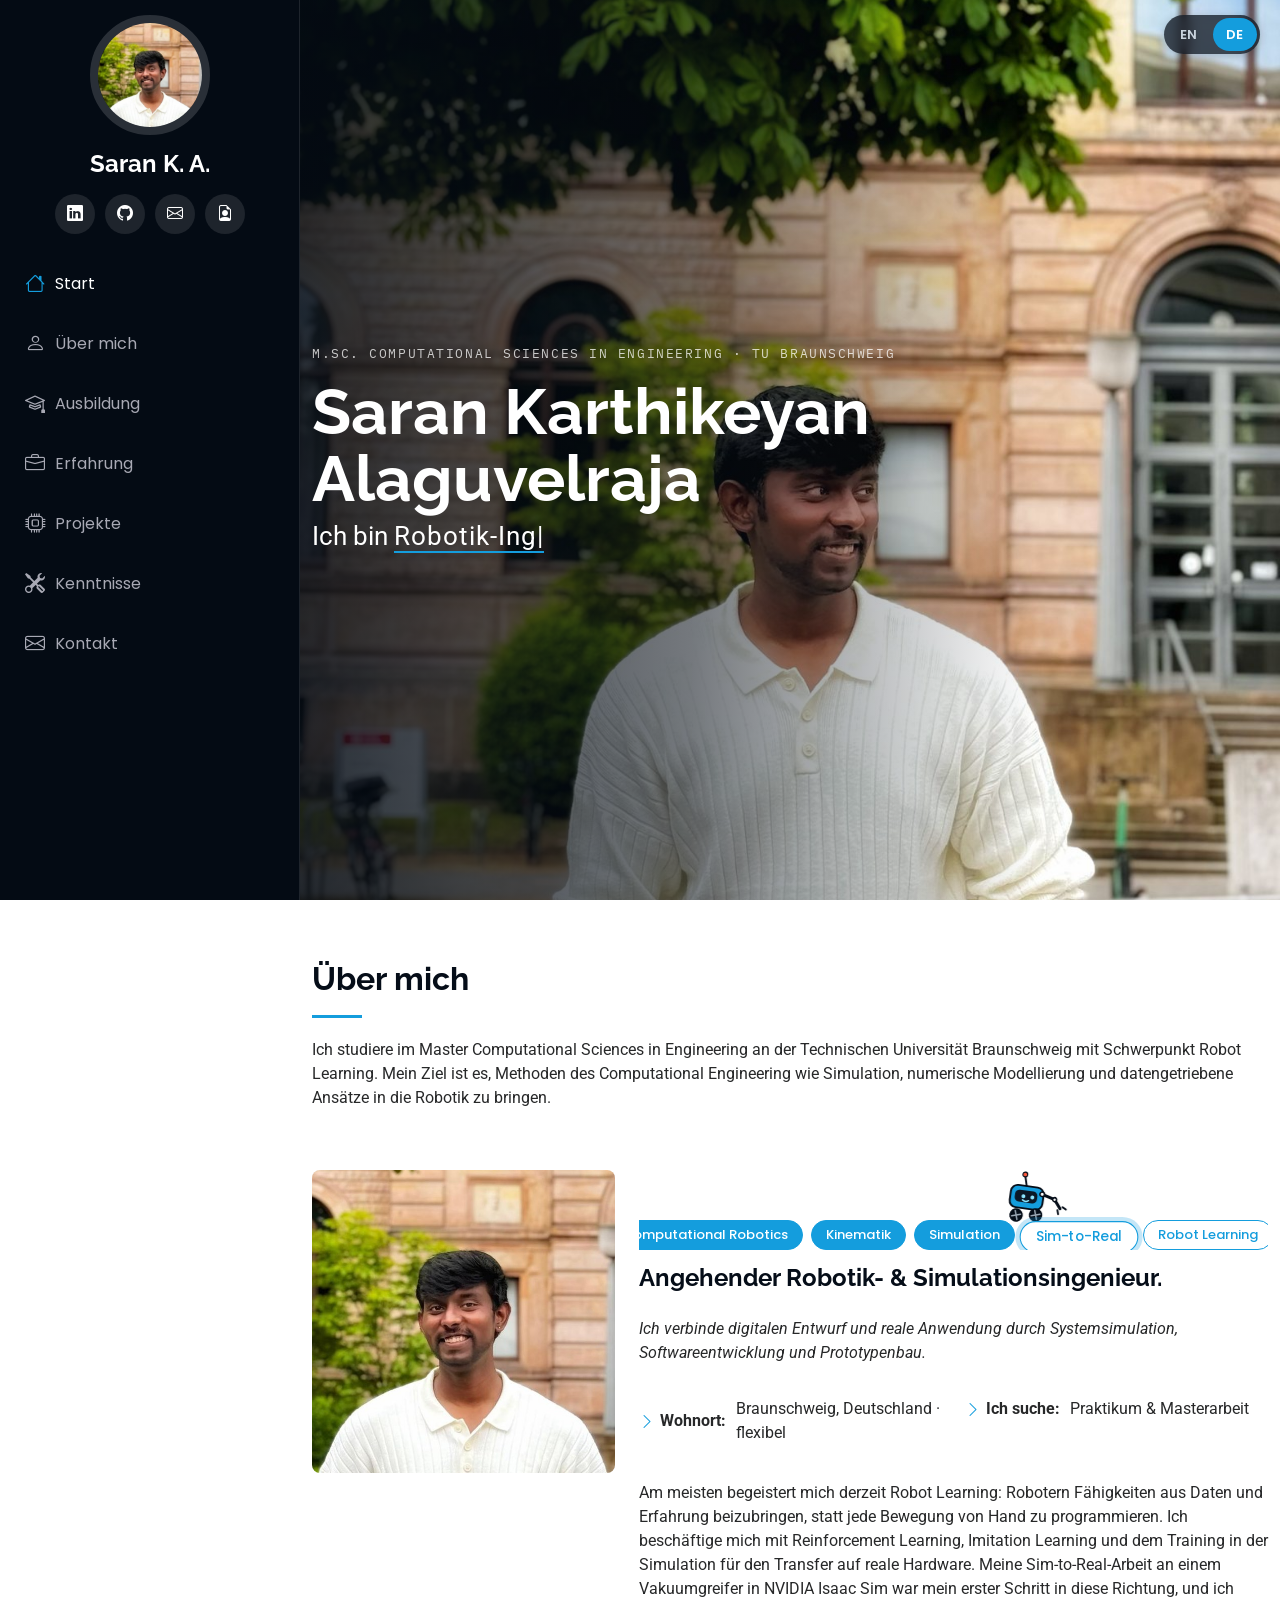
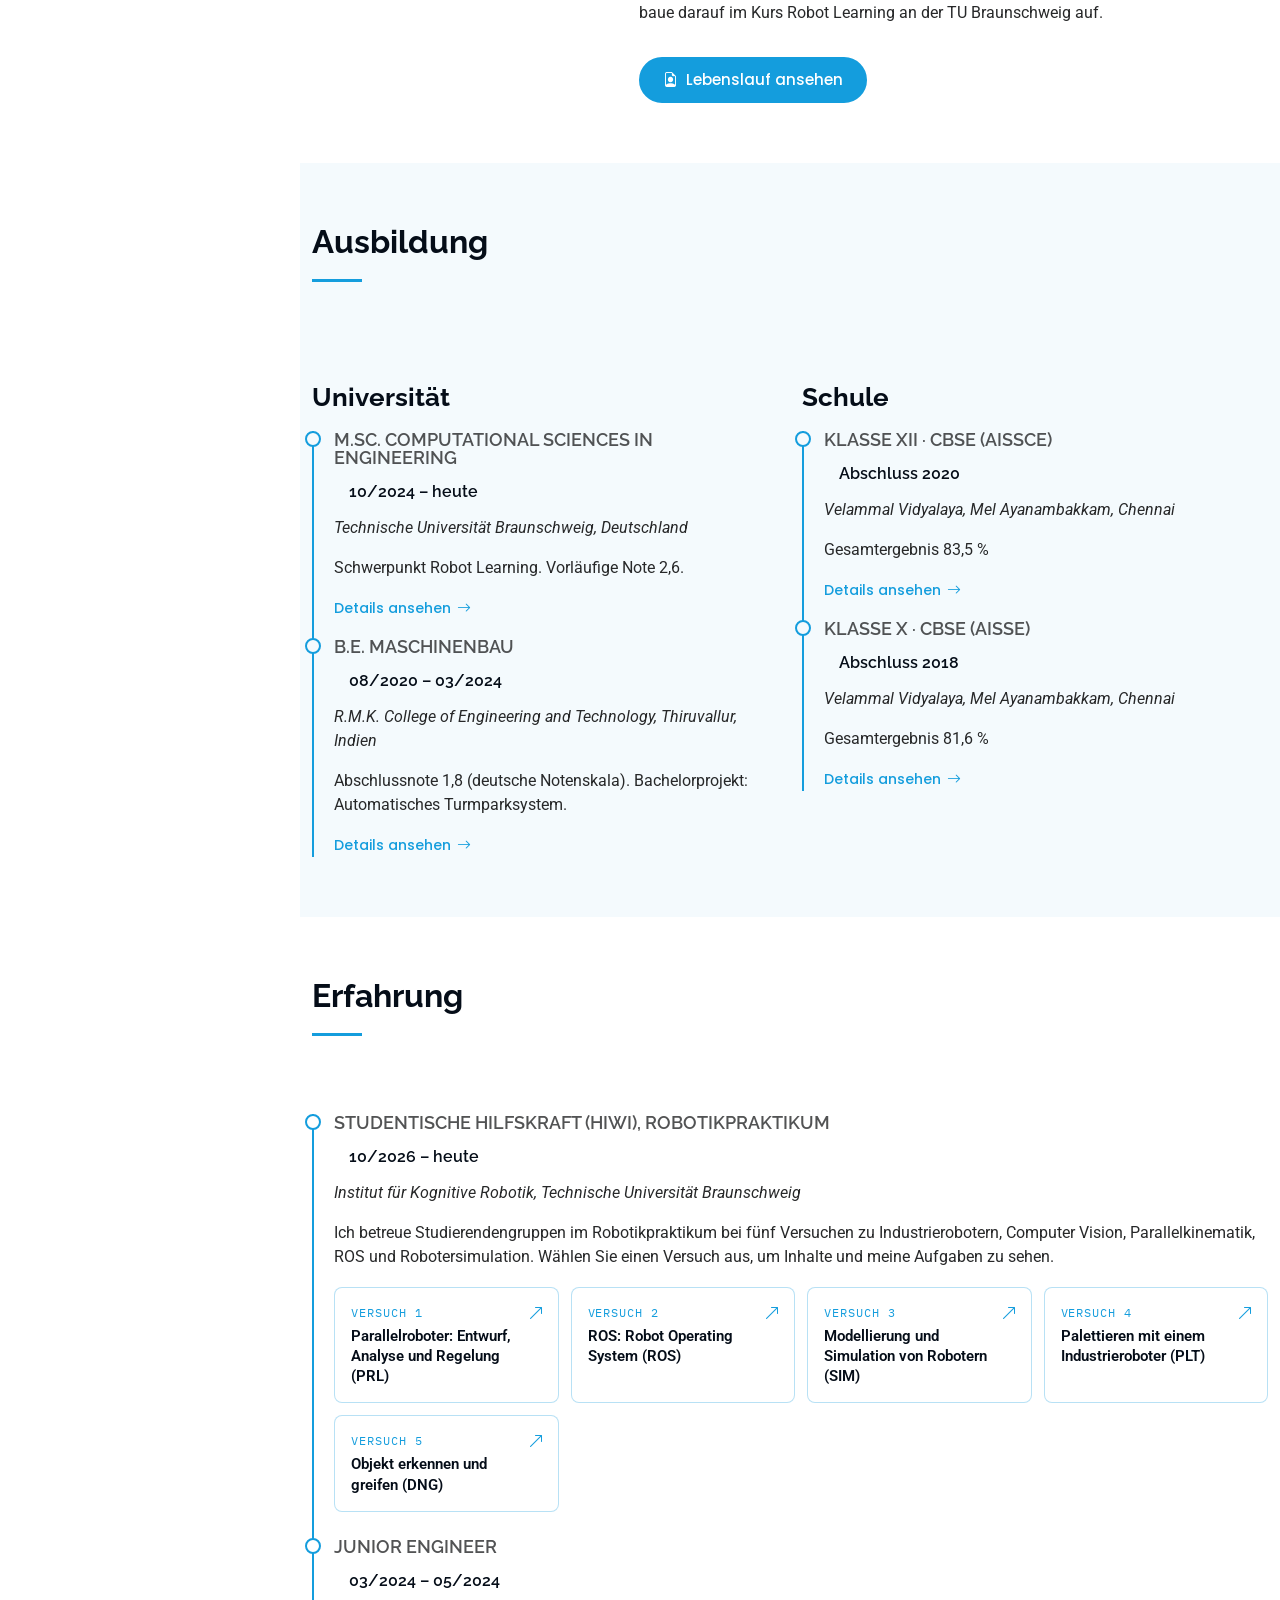
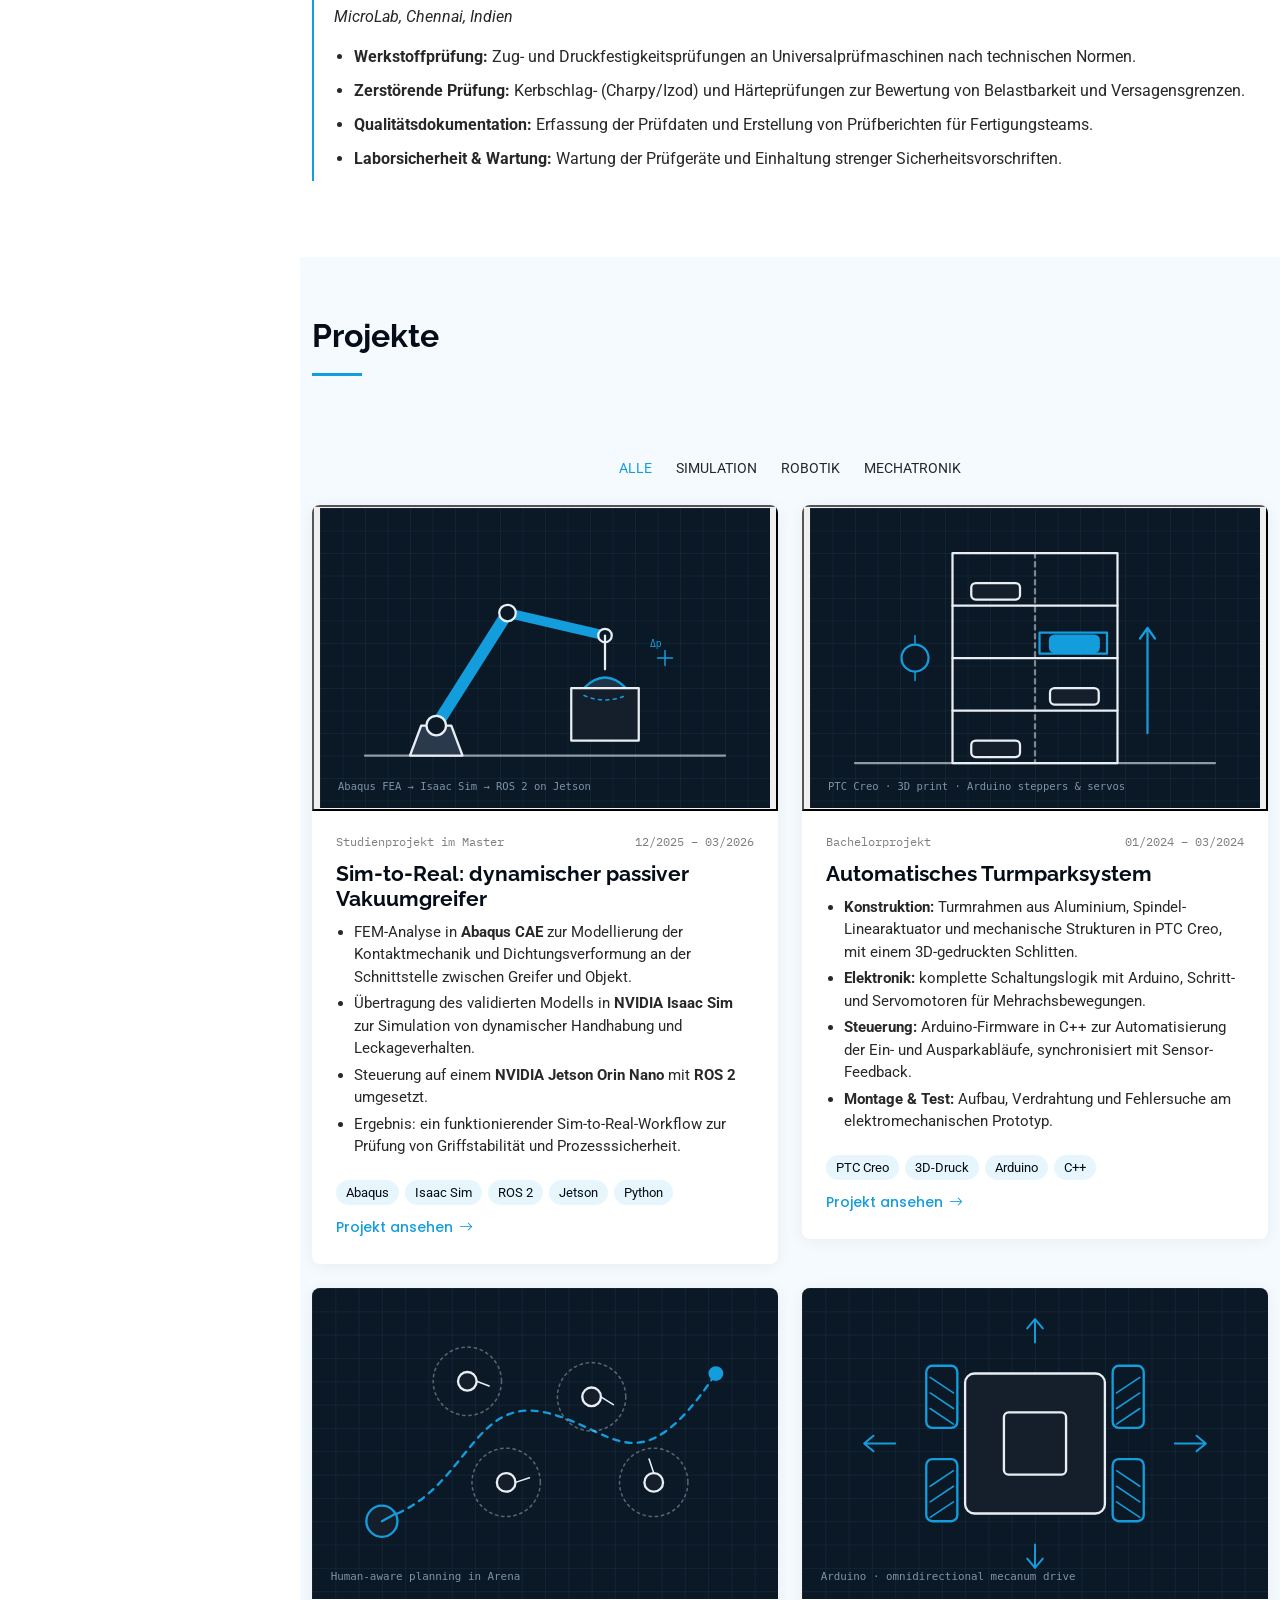
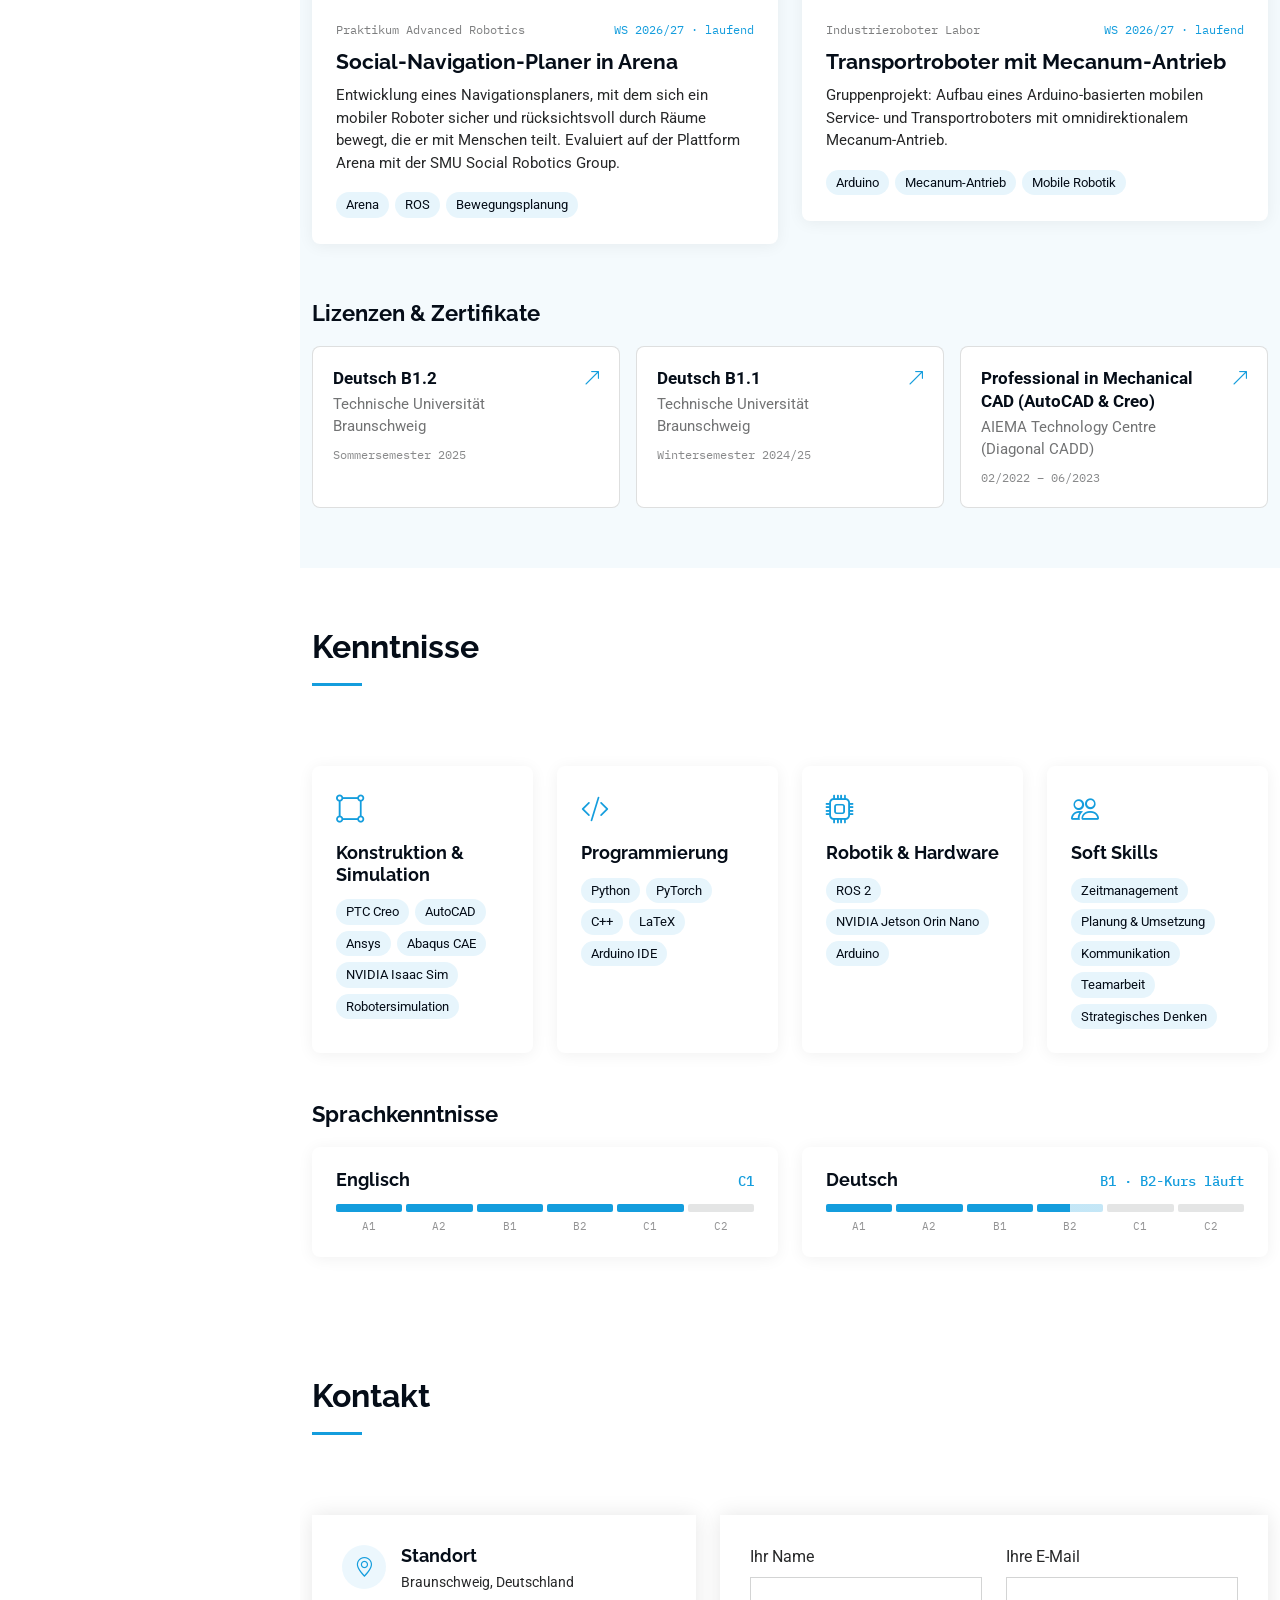
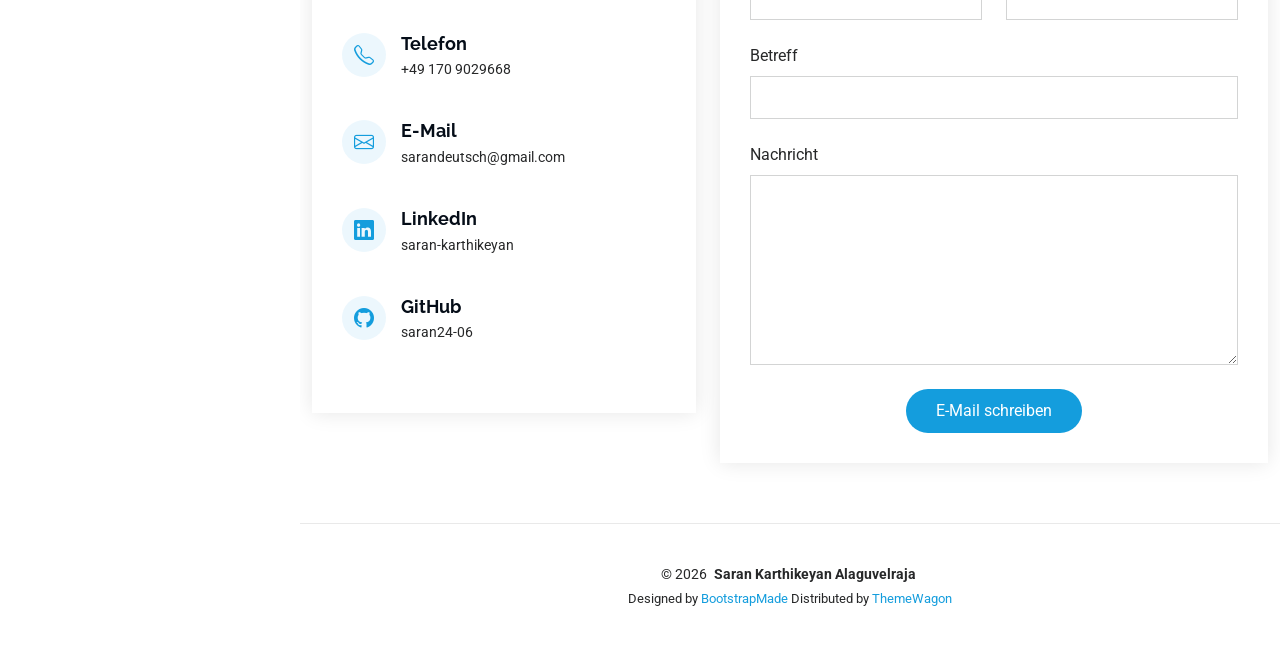
==== commit 9d7bb89e: "Add files via upload" ====
--- a/de.html
+++ b/de.html
@@ -286,9 +286,9 @@
 
             <div class="col-lg-6 portfolio-item isotope-item filter-sim filter-robotics">
               <article class="project-card">
-                <a href="assets/img/portfolio/vacuum-gripper.svg" class="glightbox project-img" data-gallery="projects" title="Sim-to-Real: dynamischer passiver Vakuumgreifer">
+                <button type="button" class="project-img" data-bs-toggle="modal" data-bs-target="#projVacuum" title="Sim-to-Real: dynamischer passiver Vakuumgreifer">
                   <img src="assets/img/portfolio/vacuum-gripper.svg" class="img-fluid" alt="Zeichnung eines Roboterarms mit Sauggreifer, der eine Kiste hebt">
-                </a>
+                </button>
                 <div class="project-body">
                   <div class="project-meta"><span>Studienprojekt im Master</span><span>12/2025 – 03/2026</span></div>
                   <h3>Sim-to-Real: dynamischer passiver Vakuumgreifer</h3>
@@ -299,25 +299,27 @@
                     <li>Ergebnis: ein funktionierender Sim-to-Real-Workflow zur Prüfung von Griffstabilität und Prozesssicherheit.</li>
                   </ul>
                   <div class="chips"><span>Abaqus</span><span>Isaac Sim</span><span>ROS 2</span><span>Jetson</span><span>Python</span></div>
+                  <button type="button" class="detail-link" data-bs-toggle="modal" data-bs-target="#projVacuum">Projekt ansehen <i class="bi bi-arrow-right"></i></button>
                 </div>
               </article>
             </div>
 
             <div class="col-lg-6 portfolio-item isotope-item filter-mechatronics">
               <article class="project-card">
-                <a href="assets/img/portfolio/tower-parking.svg" class="glightbox project-img" data-gallery="projects" title="Automatisches Turmparksystem">
+                <button type="button" class="project-img" data-bs-toggle="modal" data-bs-target="#projTower" title="Automatisches Turmparksystem">
                   <img src="assets/img/portfolio/tower-parking.svg" class="img-fluid" alt="Zeichnung eines mehrstöckigen Parkturms mit Aufzug">
-                </a>
+                </button>
                 <div class="project-body">
                   <div class="project-meta"><span>Bachelorprojekt</span><span>01/2024 – 03/2024</span></div>
                   <h3>Automatisches Turmparksystem</h3>
                   <ul>
-                    <li><strong>Konstruktion:</strong> Linearaktuatoren und mechanische Strukturen in PTC Creo, gefertigt im 3D-Druck.</li>
+                    <li><strong>Konstruktion:</strong> Turmrahmen aus Aluminium, Spindel-Linearaktuator und mechanische Strukturen in PTC Creo, mit einem 3D-gedruckten Schlitten.</li>
                     <li><strong>Elektronik:</strong> komplette Schaltungslogik mit Arduino, Schritt- und Servomotoren für Mehrachsbewegungen.</li>
-                    <li><strong>Steuerung:</strong> Python-Algorithmen zur Automatisierung des Parkvorgangs, synchronisiert mit Sensor-Feedback.</li>
+                    <li><strong>Steuerung:</strong> Arduino-Firmware in C++ zur Automatisierung der Ein- und Ausparkabläufe, synchronisiert mit Sensor-Feedback.</li>
                     <li><strong>Montage &amp; Test:</strong> Aufbau, Verdrahtung und Fehlersuche am elektromechanischen Prototyp.</li>
                   </ul>
-                  <div class="chips"><span>PTC Creo</span><span>3D-Druck</span><span>Arduino</span><span>Python</span></div>
+                  <div class="chips"><span>PTC Creo</span><span>3D-Druck</span><span>Arduino</span><span>C++</span></div>
+                  <button type="button" class="detail-link" data-bs-toggle="modal" data-bs-target="#projTower">Projekt ansehen <i class="bi bi-arrow-right"></i></button>
                 </div>
               </article>
             </div>
@@ -593,7 +595,7 @@
             <p class="edu-meta">R.M.K. College of Engineering and Technology · Thiruvallur, Indien · Aug. 2020 – März 2024</p>
             <ul>
               <li><strong>Abschlussnote:</strong> 1,8 (deutsche Notenskala)</li>
-              <li><strong>Bachelorprojekt:</strong> <em>Automatisches Turmparksystem</em>, ein mechatronischer Prototyp mit selbst konstruierten Linearaktuatoren (PTC Creo, 3D-Druck), Arduino-gesteuerten Schritt- und Servomotoren und Python-Steuerungslogik.</li>
+              <li><strong>Bachelorprojekt:</strong> <em>Automatisches Turmparksystem</em>, ein mechatronischer Prototyp mit Aluminiumrahmen, einem Spindel-Linearaktuator mit 3D-gedrucktem Schlitten (PTC Creo), Arduino-gesteuerten Schritt- und Servomotoren und einer Steuerung in Arduino C++.</li>
             </ul>
           </article>
 
@@ -670,7 +672,6 @@
             <div class="cert-topics">
               <h3>Details</h3>
               <dl class="cert-facts"><div><dt>Aussteller</dt><dd>Technische Universität Braunschweig</dd></div><div><dt>Kurs</dt><dd>Deutsch B1.2</dd></div><div><dt>GER-Niveau</dt><dd>B1.2</dd></div><div><dt>Semester</dt><dd>Sommersemester 2025</dd></div><div><dt>Prüfung</dt><dd>Klausur (90 Min.) und mündliche Prüfung (15 Min.)</dd></div><div><dt>Note</dt><dd>3,7</dd></div><div><dt>Leistungspunkte</dt><dd>4 ECTS</dd></div></dl>
-              <p class="cert-verify">Prüfnummer SxhA-yHZ$-Rmtk unter <a href="https://connect.tu-braunschweig.de/verify" target="_blank" rel="noopener">connect.tu-braunschweig.de/verify</a></p>
             </div>
           </div>
         </div>
@@ -691,8 +692,205 @@
             <div class="cert-topics">
               <h3>Details</h3>
               <dl class="cert-facts"><div><dt>Aussteller</dt><dd>Technische Universität Braunschweig, International House</dd></div><div><dt>Kurs</dt><dd>Deutsch B1.1</dd></div><div><dt>GER-Niveau</dt><dd>B1</dd></div><div><dt>Semester</dt><dd>Wintersemester 2024/25</dd></div><div><dt>Prüfung</dt><dd>Klausur (90 Min.) und mündliche Prüfung (15 Min.)</dd></div><div><dt>Note</dt><dd>3,7</dd></div><div><dt>Leistungspunkte</dt><dd>4 ECTS</dd></div></dl>
-              <p class="cert-verify">Prüfcode XRAZ-Y595-XZ5T unter <a href="https://aura.sz.etc.tu-bs.de/semester-check/" target="_blank" rel="noopener">aura.sz.etc.tu-bs.de/semester-check</a></p>
-            </div>
+            </div>
+          </div>
+        </div>
+      </div>
+    </div>
+  </div>
+
+  <!-- Project pop-up: Sim-to-Real Dynamic Passive Vacuum Gripper.
+       data-public="true" shows the GitHub button; "false" shows "Code: private for now" instead. -->
+  <div class="modal fade project-modal" id="projVacuum" tabindex="-1" aria-labelledby="projVacuumLabel" aria-hidden="true" data-public="false">
+    <div class="modal-dialog modal-xl modal-dialog-centered modal-dialog-scrollable">
+      <div class="modal-content">
+        <div class="modal-header">
+          <div>
+            <p class="proj-eyebrow">Studienprojekt im Master · 12/2025 – 03/2026</p>
+            <h2 class="modal-title" id="projVacuumLabel">Sim-to-Real: dynamischer passiver Vakuumgreifer</h2>
+            <p class="proj-sub">Institut für Werkzeugmaschinen und Fertigungstechnik (IWF), TU Braunschweig · Note 1,7</p>
+          </div>
+          <button type="button" class="btn-close" data-bs-dismiss="modal" aria-label="Schließen"></button>
+        </div>
+        <div class="proj-bar">
+          <ul class="nav proj-tabs" role="tablist">
+            <li class="nav-item" role="presentation"><button class="nav-link active" data-bs-toggle="tab" data-bs-target="#projVacuum-overview" type="button" role="tab">Überblick</button></li>
+            <li class="nav-item" role="presentation"><button class="nav-link" data-bs-toggle="tab" data-bs-target="#projVacuum-gallery" type="button" role="tab">Galerie</button></li>
+          </ul>
+          <a class="btn-repo" href="https://github.com/saran24-06/passive-vacuum-gripper-simulation" target="_blank" rel="noopener" data-repo><i class="bi bi-github"></i> Code auf GitHub ansehen</a>
+          <span class="btn-repo is-private" data-repo-private><i class="bi bi-lock"></i> Code: vorerst privat</span>
+        </div>
+        <div class="modal-body">
+          <div class="tab-content">
+
+            <div class="tab-pane fade show active" id="projVacuum-overview" role="tabpanel">
+              <div class="proj-overview">
+                <figure class="proj-hero">
+                  <img data-src="assets/projects/vacuum-gripper/compression_and_lift.gif" alt="Animiertes FE-Modell des Saugnapfs beim Komprimieren, Abdichten und Anheben eines Objekts">
+                  <figcaption>FE-Modell: Kompression, Abdichtung und Anheben</figcaption>
+                </figure>
+                <div class="proj-text">
+                  <p>Ein hybrides Simulations-Framework, das vorhersagt, wie ein passiver Vakuumsauggreifer abdichtet, Vakuum aufbaut, ein Objekt anhebt und wieder loslässt. Ein nichtlineares Finite-Elemente-Modell in Abaqus bildet die Verformung des Elastomer-Faltenbalgs ab. Das entstehende Vakuum wird aus dem Hohlraumvolumen berechnet, in das Modell zurückgeführt und steuert eine Greifaufgabe mit einem Franka Emika Panda in NVIDIA Isaac Sim.</p>
+                  <h3>Meine Arbeit</h3>
+                  <ul>
+                    <li>Aufbau eines 2D-axialsymmetrischen FE-Modells mit Mooney-Rivlin-Material (NBR-55), Reibungs- und Selbstkontakt sowie verfeinertem Netz an der Dichtlippe.</li>
+                    <li>Erkennung des Abdichtzeitpunkts über Kontaktöffnung und Kontaktdruck an einem Ring von Lippenknoten.</li>
+                    <li>Berechnung des Hohlraumvolumens in jedem Inkrement und Ableitung des Unterdrucks mit dem Gesetz von Boyle-Mariotte.</li>
+                    <li>Automatisierung der gesamten Schleife in Python: Druck zurück in die Eingabedatei schreiben, Anheben neu rechnen, anschließend Abzugsversuch für die Haltekraft.</li>
+                    <li>Nutzung der Druck-Weg-Kurve als Ersatzmodell in Isaac Sim: Eine Zustandsmaschine für den Franka greift und hebt an, sobald das Vakuum 0,020 MPa übersteigt.</li>
+                  </ul>
+                  <h3>Wichtigste Ergebnisse</h3>
+                  <ul>
+                    <li>Unterdruck von etwa −0,025 MPa beim vollen Hub von 16 mm.</li>
+                    <li>Maximale Von-Mises-Spannung von etwa 0,28 MPa, weit unter der Festigkeit von NBR-Gummi.</li>
+                    <li>Die Dichtung bleibt beim Anheben geschlossen, und die Haltekraft übersteigt die geforderten 2,3 N.</li>
+                    <li>Haltezeit von etwa 66 s bei einer angenommenen Leckrate von 10 cm³/min.</li>
+                  </ul>
+                  <p class="proj-note">Nächster Schritt: Validierung der Vorhersagen am realen Franka-Aufbau.</p>
+                  <div class="chips"><span>Abaqus/CAE 2024</span><span>Python (ODB API)</span><span>NVIDIA Isaac Sim</span><span>Lula IK</span><span>ROS 2</span><span>Jetson Orin Nano</span><span>PTC Creo</span></div>
+                </div>
+              </div>
+            </div>
+
+            <div class="tab-pane fade" id="projVacuum-gallery" role="tabpanel">
+              <div class="proj-gallery">
+              <figure>
+                <button type="button" class="proj-shot" aria-label="Vergrößern: Axialsymmetrisches FE-Modell: Kompression, Abdichtung und Anheben"><img data-src="assets/projects/vacuum-gripper/compression_and_lift.gif" alt="Axialsymmetrisches FE-Modell: Kompression, Abdichtung und Anheben" loading="lazy"></button>
+                <figcaption>Axialsymmetrisches FE-Modell: Kompression, Abdichtung und Anheben</figcaption>
+              </figure>
+              <figure>
+                <button type="button" class="proj-shot" aria-label="Vergrößern: Gekoppeltes Vakuum-Struktur-Anheben, in 3D rotiert"><img data-src="assets/projects/vacuum-gripper/lifting_3d.gif" alt="Gekoppeltes Vakuum-Struktur-Anheben, in 3D rotiert" loading="lazy"></button>
+                <figcaption>Gekoppeltes Vakuum-Struktur-Anheben, in 3D rotiert</figcaption>
+              </figure>
+              <figure>
+                <button type="button" class="proj-shot" aria-label="Vergrößern: Abzugsversuch: Die Dichtlippe löst sich ab"><img data-src="assets/projects/vacuum-gripper/pull_off.gif" alt="Abzugsversuch: Die Dichtlippe löst sich ab" loading="lazy"></button>
+                <figcaption>Abzugsversuch: Die Dichtlippe löst sich ab</figcaption>
+              </figure>
+              <figure>
+                <button type="button" class="proj-shot" aria-label="Vergrößern: FE-Netz, an der Dichtlippe verfeinert"><img data-src="assets/projects/vacuum-gripper/fea_mesh.jpg" alt="FE-Netz, an der Dichtlippe verfeinert" loading="lazy"></button>
+                <figcaption>FE-Netz, an der Dichtlippe verfeinert</figcaption>
+              </figure>
+              <figure>
+                <button type="button" class="proj-shot" aria-label="Vergrößern: Unverformter Faltenbalg (t = 0)"><img data-src="assets/projects/vacuum-gripper/deformation_kinematic_1.jpg" alt="Unverformter Faltenbalg (t = 0)" loading="lazy"></button>
+                <figcaption>Unverformter Faltenbalg (t = 0)</figcaption>
+              </figure>
+              <figure>
+                <button type="button" class="proj-shot" aria-label="Vergrößern: Maximale Kompression (16 mm Hub)"><img data-src="assets/projects/vacuum-gripper/deformation_kinematic_2.jpg" alt="Maximale Kompression (16 mm Hub)" loading="lazy"></button>
+                <figcaption>Maximale Kompression (16 mm Hub)</figcaption>
+              </figure>
+              <figure>
+                <button type="button" class="proj-shot" aria-label="Vergrößern: Kontaktdruck beim Abdichten"><img data-src="assets/projects/vacuum-gripper/cpress_seal.jpg" alt="Kontaktdruck beim Abdichten" loading="lazy"></button>
+                <figcaption>Kontaktdruck beim Abdichten</figcaption>
+              </figure>
+              <figure>
+                <button type="button" class="proj-shot" aria-label="Vergrößern: Berechneter Unterdruck während des Hubs"><img data-src="assets/projects/vacuum-gripper/pressure_vs_displacement.jpg" alt="Berechneter Unterdruck während des Hubs" loading="lazy"></button>
+                <figcaption>Berechneter Unterdruck während des Hubs</figcaption>
+              </figure>
+              <figure>
+                <button type="button" class="proj-shot" aria-label="Vergrößern: Lastfolge: Kompression, Halten, Abziehen"><img data-src="assets/projects/vacuum-gripper/load_sequence.jpg" alt="Lastfolge: Kompression, Halten, Abziehen" loading="lazy"></button>
+                <figcaption>Lastfolge: Kompression, Halten, Abziehen</figcaption>
+              </figure>
+              <figure>
+                <button type="button" class="proj-shot" aria-label="Vergrößern: Greifer am Franka-Flansch (Isaac Sim)"><img data-src="assets/projects/vacuum-gripper/isaac_flange_1.jpg" alt="Greifer am Franka-Flansch (Isaac Sim)" loading="lazy"></button>
+                <figcaption>Greifer am Franka-Flansch (Isaac Sim)</figcaption>
+              </figure>
+              <figure>
+                <button type="button" class="proj-shot" aria-label="Vergrößern: Isaac Sim: Annäherung"><img data-src="assets/projects/vacuum-gripper/isaac_approach.jpg" alt="Isaac Sim: Annäherung" loading="lazy"></button>
+                <figcaption>Isaac Sim: Annäherung</figcaption>
+              </figure>
+              <figure>
+                <button type="button" class="proj-shot" aria-label="Vergrößern: Isaac Sim: Kontakt"><img data-src="assets/projects/vacuum-gripper/isaac_contact.jpg" alt="Isaac Sim: Kontakt" loading="lazy"></button>
+                <figcaption>Isaac Sim: Kontakt</figcaption>
+              </figure>
+              <figure>
+                <button type="button" class="proj-shot" aria-label="Vergrößern: Isaac Sim: Greifen und Anheben"><img data-src="assets/projects/vacuum-gripper/isaac_grasp.jpg" alt="Isaac Sim: Greifen und Anheben" loading="lazy"></button>
+                <figcaption>Isaac Sim: Greifen und Anheben</figcaption>
+              </figure>
+              </div>
+            </div>
+
+          </div>
+        </div>
+      </div>
+    </div>
+  </div>
+
+  <!-- Project pop-up: Automated Tower Parking System.
+       data-public="true" shows the GitHub button; "false" shows "Code: private for now" instead. -->
+  <div class="modal fade project-modal" id="projTower" tabindex="-1" aria-labelledby="projTowerLabel" aria-hidden="true" data-public="true">
+    <div class="modal-dialog modal-xl modal-dialog-centered modal-dialog-scrollable">
+      <div class="modal-content">
+        <div class="modal-header">
+          <div>
+            <p class="proj-eyebrow">Bachelorprojekt · 01/2024 – 03/2024</p>
+            <h2 class="modal-title" id="projTowerLabel">Automatisches Turmparksystem</h2>
+            <p class="proj-sub">R.M.K. College of Engineering and Technology · Gruppenprojekt</p>
+          </div>
+          <button type="button" class="btn-close" data-bs-dismiss="modal" aria-label="Schließen"></button>
+        </div>
+        <div class="proj-bar">
+          <ul class="nav proj-tabs" role="tablist">
+            <li class="nav-item" role="presentation"><button class="nav-link active" data-bs-toggle="tab" data-bs-target="#projTower-overview" type="button" role="tab">Überblick</button></li>
+            <li class="nav-item" role="presentation"><button class="nav-link" data-bs-toggle="tab" data-bs-target="#projTower-gallery" type="button" role="tab">Galerie</button></li>
+          </ul>
+          <a class="btn-repo" href="https://github.com/saran24-06/automated-tower-parking-system" target="_blank" rel="noopener" data-repo><i class="bi bi-github"></i> Code auf GitHub ansehen</a>
+          <span class="btn-repo is-private" data-repo-private><i class="bi bi-lock"></i> Code: vorerst privat</span>
+        </div>
+        <div class="modal-body">
+          <div class="tab-content">
+
+            <div class="tab-pane fade show active" id="projTower-overview" role="tabpanel">
+              <div class="proj-overview">
+                <figure class="proj-hero">
+                  <video controls playsinline preload="none" poster="assets/projects/tower-parking/demo-poster.jpg" aria-label="Demovideo: Einparken eines Autos">
+                    <source src="assets/projects/tower-parking/demo.mp4" type="video/mp4">
+                  </video>
+                  <figcaption>Demovideo (Echtzeit, 1:21): Einparken eines Autos</figcaption>
+                </figure>
+                <div class="proj-text">
+                  <p>Ein funktionsfähiges Modell eines Turmparksystems. Der Fahrer gibt einen Code am Tastenfeld ein, ein Spindelaufzug bringt das Auto zu einem von sechs Stellplätzen auf zwei Ebenen, und ein LCD zeigt in Echtzeit, welche Plätze frei sind. Abschlussprojekt in einer Gruppe.</p>
+                  <h3>Highlights</h3>
+                  <ul>
+                    <li>Turmrahmen aus Aluminium, Spindel-Linearaktuator mit 3D-gedrucktem Schlitten, servogetriebener Hubarm und auskragende Paletten, konstruiert in AutoCAD und PTC Creo.</li>
+                    <li>Ein- und Ausparkabläufe per Tastenfeld für 6 Stellplätze auf 2 Ebenen. Zum Beispiel parkt B2* ein Auto auf Ebene B, Platz 2.</li>
+                    <li>Stellplatzbelegung in Echtzeit über 6 IR-Sensoren, angezeigt auf einem I2C-LCD.</li>
+                    <li>Drei Arduino-UNO-Boards für Aufzugssteuerung, Stellplatzanzeige sowie Ein- und Ausfahrtsschranken; Schaltungen in Tinkercad simuliert.</li>
+                    <li>Gesamtkosten des Aufbaus von etwa 12.200 ₹.</li>
+                  </ul>
+                  <div class="chips"><span>Arduino UNO</span><span>C++</span><span>Schritt- &amp; Servomotoren</span><span>IR-Sensoren</span><span>AutoCAD</span><span>PTC Creo</span><span>3D-Druck</span><span>Tinkercad</span></div>
+                </div>
+              </div>
+            </div>
+
+            <div class="tab-pane fade" id="projTower-gallery" role="tabpanel">
+              <div class="proj-gallery">
+              <figure>
+                <button type="button" class="proj-shot" aria-label="Vergrößern: Fertiges Funktionsmodell"><img data-src="assets/projects/tower-parking/model_front.jpg" alt="Fertiges Funktionsmodell" loading="lazy"></button>
+                <figcaption>Fertiges Funktionsmodell</figcaption>
+              </figure>
+              <figure>
+                <button type="button" class="proj-shot" aria-label="Vergrößern: Prototyp des Linearaktuators"><img data-src="assets/projects/tower-parking/linear_actuator_prototype.jpg" alt="Prototyp des Linearaktuators" loading="lazy"></button>
+                <figcaption>Prototyp des Linearaktuators</figcaption>
+              </figure>
+              <figure>
+                <button type="button" class="proj-shot" aria-label="Vergrößern: Ablaufdiagramm der Steuerung für alle 12 Ein- und Ausparkfälle"><img data-src="assets/projects/tower-parking/flowchart.jpg" alt="Ablaufdiagramm der Steuerung für alle 12 Ein- und Ausparkfälle" loading="lazy"></button>
+                <figcaption>Ablaufdiagramm der Steuerung für alle 12 Ein- und Ausparkfälle</figcaption>
+              </figure>
+              <figure>
+                <button type="button" class="proj-shot" aria-label="Vergrößern: Blockschaltbild: Aufzug (Linearaktuator)"><img data-src="assets/projects/tower-parking/block_diagram_lift.jpg" alt="Blockschaltbild: Aufzug (Linearaktuator)" loading="lazy"></button>
+                <figcaption>Blockschaltbild: Aufzug (Linearaktuator)</figcaption>
+              </figure>
+              <figure>
+                <button type="button" class="proj-shot" aria-label="Vergrößern: Blockschaltbild: Stellplatzbelegung"><img data-src="assets/projects/tower-parking/block_diagram_slot_display.jpg" alt="Blockschaltbild: Stellplatzbelegung" loading="lazy"></button>
+                <figcaption>Blockschaltbild: Stellplatzbelegung</figcaption>
+              </figure>
+              <figure>
+                <button type="button" class="proj-shot" aria-label="Vergrößern: Blockschaltbild: Ein- und Ausfahrtsschranken"><img data-src="assets/projects/tower-parking/block_diagram_gates.jpg" alt="Blockschaltbild: Ein- und Ausfahrtsschranken" loading="lazy"></button>
+                <figcaption>Blockschaltbild: Ein- und Ausfahrtsschranken</figcaption>
+              </figure>
+              </div>
+            </div>
+
           </div>
         </div>
       </div>
@@ -724,9 +922,9 @@
           <button type="button" class="btn-close" data-bs-dismiss="modal" aria-label="Schließen"></button>
         </div>
         <div class="modal-body">
-          <!-- CV shown as a page image (no download or print bar). To update: replace assets/img/cv/cv-en.jpg (German page uses cv-de.jpg) -->
+          <!-- CV shown as a page image (no download or print bar). Vector images (sharp at any zoom). To update: replace assets/img/cv/cv-en.svg (German page uses cv-de.svg) -->
           <div class="cv-pages" id="cv-pages">
-            <img data-src="assets/img/cv/cv-de.jpg" alt="Lebenslauf von Saran Karthikeyan Alaguvelraja" draggable="false">
+            <img data-src="assets/img/cv/cv-de.svg" alt="Lebenslauf von Saran Karthikeyan Alaguvelraja" draggable="false">
           </div>
         </div>
         <div class="modal-footer justify-content-center">
@@ -852,6 +1050,51 @@
       });
     })();
 
+    // Project pop-ups: load images when opened and show an enlarged image viewer inside the pop-up
+    document.querySelectorAll('.project-modal').forEach(function (m) {
+      var isPublic = m.dataset.public === 'true';
+      m.querySelectorAll('[data-repo]').forEach(function (el) { el.hidden = !isPublic; });
+      m.querySelectorAll('[data-repo-private]').forEach(function (el) { el.hidden = isPublic; });
+
+      m.addEventListener('show.bs.modal', function () {
+        m.querySelectorAll('img[data-src]').forEach(function (img) { img.src = img.dataset.src; img.removeAttribute('data-src'); });
+      });
+
+      // image viewer
+      var shots = Array.prototype.slice.call(m.querySelectorAll('.proj-shot'));
+      var viewer = document.createElement('div');
+      viewer.className = 'proj-viewer';
+      viewer.hidden = true;
+      viewer.innerHTML = '<button type="button" class="pv-close" aria-label="Schließen"><i class="bi bi-x-lg"></i></button>' +
+        '<button type="button" class="pv-prev" aria-label="Zurück"><i class="bi bi-chevron-left"></i></button>' +
+        '<figure><img alt=""><figcaption></figcaption></figure>' +
+        '<button type="button" class="pv-next" aria-label="Weiter"><i class="bi bi-chevron-right"></i></button>';
+      m.appendChild(viewer);
+      var vImg = viewer.querySelector('img'), vCap = viewer.querySelector('figcaption'), cur = 0;
+      function show(i) {
+        cur = (i + shots.length) % shots.length;
+        var img = shots[cur].querySelector('img');
+        vImg.src = img.currentSrc || img.src || img.dataset.src;
+        vImg.alt = img.alt;
+        vCap.textContent = shots[cur].parentNode.querySelector('figcaption').textContent;
+        viewer.hidden = false;
+        viewer.querySelector('.pv-close').focus();
+      }
+      function close() { viewer.hidden = true; shots[cur].focus(); }
+      shots.forEach(function (b, i) { b.addEventListener('click', function () { show(i); }); });
+      viewer.querySelector('.pv-close').addEventListener('click', close);
+      viewer.querySelector('.pv-prev').addEventListener('click', function () { show(cur - 1); });
+      viewer.querySelector('.pv-next').addEventListener('click', function () { show(cur + 1); });
+      viewer.addEventListener('click', function (e) { if (e.target === viewer) close(); });
+      m.addEventListener('keydown', function (e) {
+        if (viewer.hidden) return;
+        if (e.key === 'Escape') { e.preventDefault(); e.stopImmediatePropagation(); close(); }
+        else if (e.key === 'ArrowLeft') show(cur - 1);
+        else if (e.key === 'ArrowRight') show(cur + 1);
+      }, true);
+      m.addEventListener('hidden.bs.modal', function () { viewer.hidden = true; m.querySelectorAll('video').forEach(function (v) { v.pause(); }); });
+    });
+
     // Language switch: keep the current section (#hash) when switching
     document.querySelectorAll('.lang-switch a').forEach(function (a) {
       a.addEventListener('click', function (e) {
